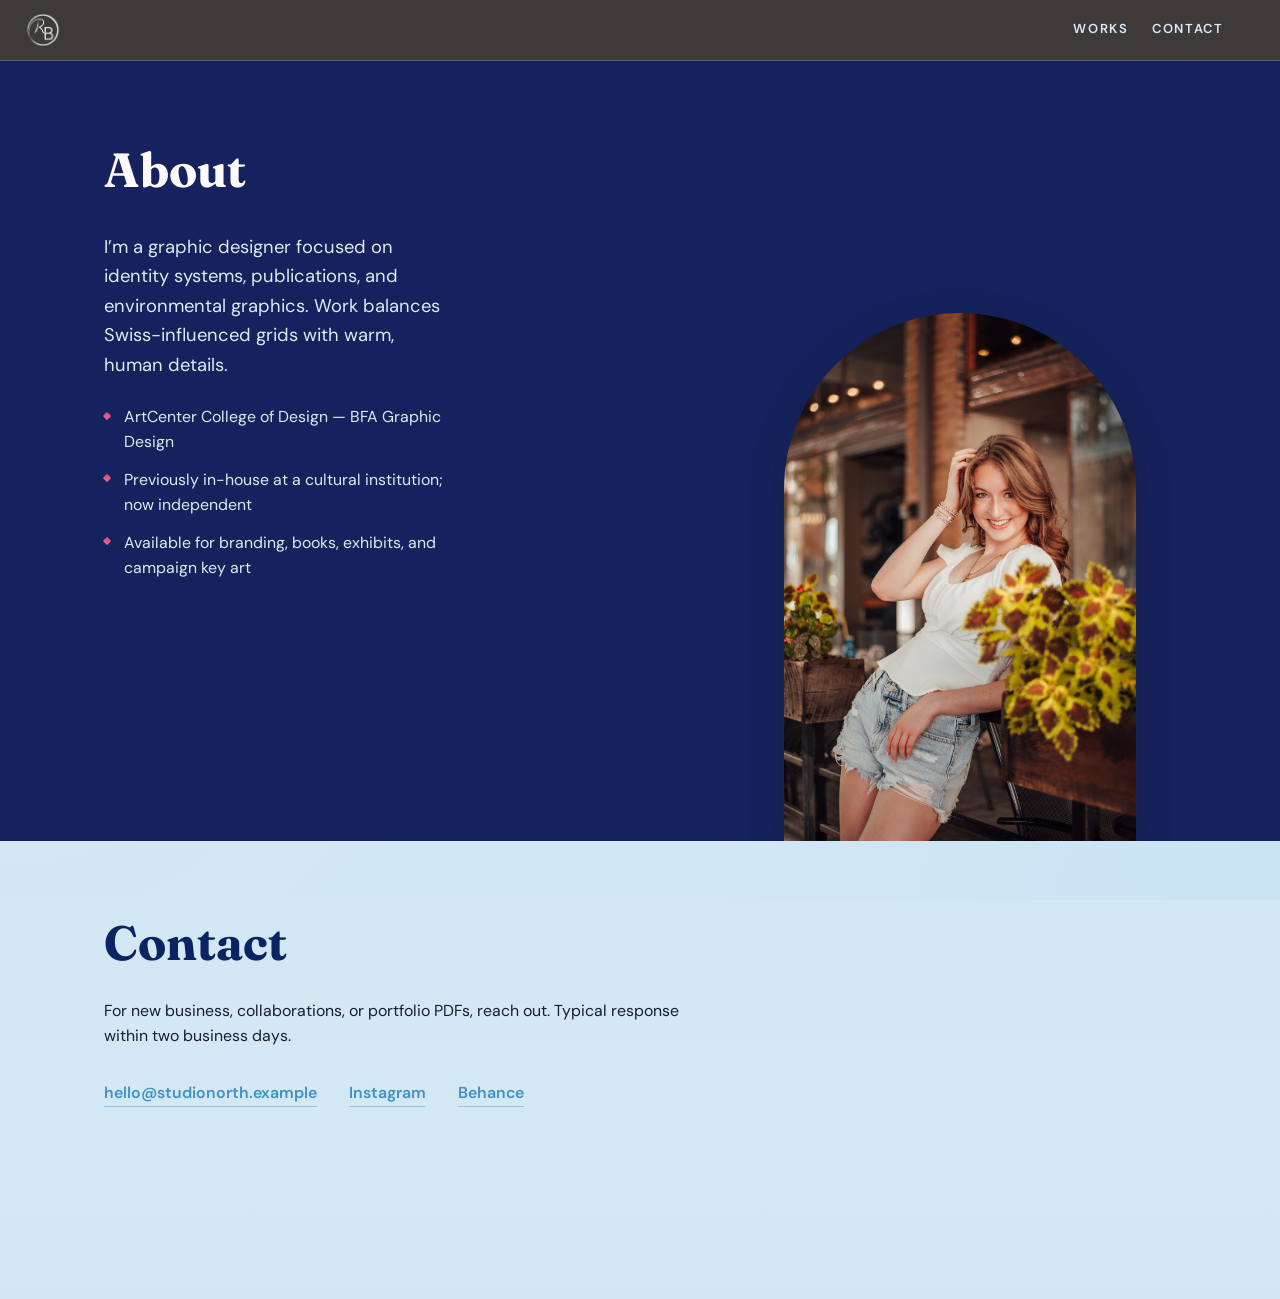
==== about.html @ 7f0d10a9 "update" ====
<!DOCTYPE html>
<html lang="en">
  <head>
    <meta charset="UTF-8" />
    <meta name="viewport" content="width=device-width, initial-scale=1.0" />
    <title>About &amp; Contact — Studio North</title>
    <link rel="icon" href="images/logo/LOGOMARK.png" type="image/png" />
    <link rel="apple-touch-icon" href="images/logo/LOGOMARK.png" />
    <link rel="preconnect" href="https://fonts.googleapis.com" />
    <link rel="preconnect" href="https://fonts.gstatic.com" crossorigin />
    <link
      href="https://fonts.googleapis.com/css2?family=DM+Sans:ital,opsz,wght@0,9..40,400;0,9..40,600;0,9..40,700;1,9..40,400&family=Fraunces:ital,opsz,wght@0,9..144,400;0,9..144,500;0,9..144,600;1,9..144,400&display=swap"
      rel="stylesheet"
    />
    <link rel="stylesheet" href="css/styles.css" />
    <script src="js/nav-reveal.js" defer></script>
    <noscript>
      <style>
        .site-nav {
          transform: none !important;
          pointer-events: auto !important;
        }
      </style>
    </noscript>
  </head>
  <body class="page-about-contact">
    <nav class="site-nav" aria-label="Primary">
      <a class="site-nav__brand" href="index.html#works-strips">
        <img src="images/logo/LOGOMARK.png" alt="Studio North" width="72" height="72" decoding="async" />
      </a>
      <div class="site-nav__links">
        <a href="index.html#works-strips">Works</a>
        <a href="about.html#about">Contact</a>
      </div>
    </nav>

    <section id="about" aria-labelledby="about-heading">
      <div class="section-inner">
        <h2 id="about-heading">About</h2>
        <div class="about-layout">
          <div class="about-copy">
            <p class="lead">
              I’m a graphic designer focused on identity systems, publications, and environmental
              graphics. Work balances Swiss-influenced grids with warm, human details.
            </p>
            <ul>
              <li>ArtCenter College of Design — BFA Graphic Design</li>
              <li>Previously in-house at a cultural institution; now independent</li>
              <li>Available for branding, books, exhibits, and campaign key art</li>
            </ul>
          </div>
          <figure class="about-designer-figure">
            <img
              class="about-designer-image"
              src="images/logo/Me-05.png"
              alt="Portrait of the designer"
              width="2403"
              height="3600"
              decoding="async"
              loading="lazy"
            />
          </figure>
        </div>
      </div>
    </section>

    <section id="contact" aria-labelledby="contact-heading">
      <div class="section-inner">
        <h2 id="contact-heading">Contact</h2>
        <p>
          For new business, collaborations, or portfolio PDFs, reach out. Typical response
          within two business days.
        </p>
        <div class="contact-links">
          <a href="mailto:hello@studionorth.example">hello@studionorth.example</a>
          <a href="https://instagram.com" rel="noopener noreferrer">Instagram</a>
          <a href="https://behance.net" rel="noopener noreferrer">Behance</a>
        </div>
      </div>
    </section>
  </body>
</html>
---- css/styles.css ----
/* Graphic designer portfolio — responsive layout & trapezoid works strips */

:root {
  /* Brand palette: navy · sky · light blues · off-white · magenta · charcoal */
  --navy: #0a2463;
  --sky: #3e92cc;
  --sky-light: #6eb0dc;
  --sky-lighter: #a3cfe9;
  --sky-pale: #dcecf7;
  --sky-mist: #eef6fc;
  --cream: #fffaff;
  --magenta: #d8315b;
  --pink-rose: #e0456f;
  --pink-light: #eb6b8f;
  --pink-lighter: #f4a3b8;
  --pink-pale: #fcd8e2;
  --pink-mist: #fff5f8;
  --charcoal: #1e1b18;
  --bg: var(--charcoal);
  --surface: var(--navy);
  --text: var(--cream);
  --text-muted: color-mix(in srgb, var(--cream) 62%, var(--sky-lighter) 38%);
  --accent: var(--sky);
  --accent-soft: color-mix(in srgb, var(--sky) 78%, var(--charcoal));
  --accent-pink: var(--magenta);
  --tone-deep: var(--charcoal);
  --tone-mid: var(--navy);
  /* Hero + Works section fill: deep saturated blue (not the old pale sky wash). */
  --hero-works-surface: color-mix(in srgb, var(--navy) 58%, var(--sky) 42%);
  /* #about (and #works lower half) solid fill */
  --about-bg: #15225d;
  /* Slightly below 4rem so nav + layout match a typical local window vs wide fullscreen on gh-pages */
  --nav-h: 3.75rem;
  --strip-angle: 8deg;
  --strip-tan: tan(var(--strip-angle));
  --strip-h: 50vh;
  --strip-offset: calc(100vw * var(--strip-tan));
  font-family: "DM Sans", system-ui, sans-serif;
}

*,
*::before,
*::after {
  box-sizing: border-box;
}

html {
  scroll-behavior: smooth;
  scroll-padding-top: var(--nav-h);
  overflow-x: hidden;
  max-width: 100%;
  background-color: color-mix(in srgb, var(--sky-pale) 64%, var(--sky-lighter) 36%);
  /* Avoid mobile browsers inflating type vs desktop devtools / local file preview */
  -webkit-text-size-adjust: 100%;
  text-size-adjust: 100%;
}

body {
  margin: 0;
  overflow-x: hidden;
  max-width: 100%;
  background-color: color-mix(
    in srgb,
    color-mix(in srgb, var(--sky-pale) 68%, var(--sky-lighter) 32%) 78%,
    var(--sky-mist) 22%
  );
  background-image:
    radial-gradient(ellipse 120% 80% at 50% 0%, color-mix(in srgb, var(--sky-light) 16%, transparent), transparent 55%),
    radial-gradient(ellipse 90% 70% at 100% 100%, color-mix(in srgb, var(--sky-lighter) 20%, transparent), transparent 50%),
    radial-gradient(ellipse 70% 60% at 0% 85%, color-mix(in srgb, var(--pink-pale) 10%, transparent), transparent 45%);
  background-attachment: fixed;
  color: var(--charcoal);
  line-height: 1.6;
  /* Tighter clamp + lower vw: wide-viewport GitHub Pages matched narrower local window */
  font-size: clamp(0.9375rem, 0.88rem + 0.14vw, 1.05rem);
}

/* ——— Nav tabs ——— */
.site-nav {
  position: fixed;
  top: 0;
  left: 0;
  right: 0;
  z-index: 1000;
  display: flex;
  flex-wrap: wrap;
  align-items: center;
  justify-content: space-between;
  gap: 0.75rem 1.25rem;
  min-height: var(--nav-h);
  padding: 0.75rem clamp(1rem, 3vw, 1.5rem);
  background: color-mix(
    in srgb,
    var(--bg) 84%,
    color-mix(in srgb, var(--sky) 7%, color-mix(in srgb, var(--pink-pale) 55%, var(--sky-pale)))
  );
  backdrop-filter: blur(12px);
  border-bottom: 1px solid color-mix(in srgb, color-mix(in srgb, var(--sky-lighter) 55%, var(--pink-lighter)) 28%, transparent);
  transform: translateY(-100%);
  transition: transform 0.45s cubic-bezier(0.22, 1, 0.36, 1);
  pointer-events: none;
}

.site-nav.site-nav--revealed {
  transform: translateY(0);
  pointer-events: auto;
}

@media (prefers-reduced-motion: reduce) {
  .site-nav {
    transition-duration: 0.01ms;
  }
}

.site-nav__brand {
  display: flex;
  align-items: center;
  flex-shrink: 0;
  line-height: 0;
  text-decoration: none;
}

.site-nav__brand img {
  display: block;
  height: clamp(1.75rem, 4vw, 2.25rem);
  width: auto;
  max-width: 160px;
  object-fit: contain;
  /* Render logomark as white on the dark nav bar */
  filter: brightness(0) invert(1);
}

.site-nav__brand:focus-visible {
  outline: 2px solid var(--accent);
  outline-offset: 4px;
  border-radius: 2px;
}

.site-nav__links {
  display: flex;
  flex-wrap: wrap;
  align-items: center;
  justify-content: flex-end;
  gap: 0.25rem 1.5rem;
  margin-inline-end: 2.05rem;
}

.site-nav__links a {
  color: var(--text-muted);
  text-decoration: none;
  font-size: 0.8125rem;
  font-weight: 600;
  letter-spacing: 0.12em;
  text-transform: uppercase;
  padding: 0.35em 0;
  border-bottom: 2px solid transparent;
  transition: color 0.2s, border-color 0.2s;
}

.site-nav__links a:hover {
  color: var(--pink-light);
  outline: none;
}

.site-nav__links a:focus-visible {
  color: var(--accent);
  outline: none;
  border-bottom-color: var(--pink-rose);
}

/* ——— Sections ——— */
section {
  position: relative;
}

.section-inner {
  max-width: 72rem;
  margin: 0 auto;
  padding: clamp(2rem, 5vw, 4rem) clamp(1.25rem, 4vw, 2.5rem);
}

/* ——— Works ——— */
#works {
  position: relative;
  isolation: isolate;
  width: 100%;
  max-width: 100%;
  /* Clear fixed .site-nav; small extra gap so the first strip reads below the bar */
  padding: calc(var(--nav-h) + 0.5rem) 0 0;
  overflow: visible;
  box-sizing: border-box;
  background: var(--hero-works-surface);
}

/* About + Contact standalone page: clear fixed nav */
body.page-about-contact #about {
  padding-top: calc(var(--nav-h) + 0.5rem);
}

/*
 * Parallelogram strips (reference: stacked label rows): vertical left/right edges,
 * top & bottom parallel at --strip-angle to horizontal. Each box is strip-h tall on the left edge;
 * layout height includes strip-offset so the clip fits; negative margin interlocks with the next row.
 */
.works-strips {
  position: relative;
  z-index: 2;
  display: flex;
  flex-direction: column;
  gap: 0;
  overflow-x: clip;
}

.work-strip {
  position: relative;
  z-index: 0;
  width: 100%;
  max-width: 100%;
  height: calc(var(--strip-h) + var(--strip-offset));
  min-height: calc(280px + var(--strip-offset));
  /* Straight parallelogram; js/work-strip-wave.js upgrades to a subtle wave when supported. */
  clip-path: polygon(
    0 var(--strip-offset),
    100% 0,
    100% var(--strip-h),
    0 calc(var(--strip-offset) + var(--strip-h))
  );
  /* Pull next strip up so its top edge meets this strip’s bottom edge (same slant). */
  margin-bottom: calc(-1 * var(--strip-offset));
}

.work-strip:nth-child(1) {
  z-index: 1;
}
.work-strip:nth-child(2) {
  z-index: 2;
}
.work-strip:nth-child(3) {
  z-index: 3;
}
.work-strip:nth-child(4) {
  z-index: 4;
}
.work-strip:nth-child(5) {
  z-index: 5;
}

.work-strip:last-child {
  margin-bottom: 0;
}

.work-strip a {
  display: flex;
  align-items: center;
  justify-content: space-between;
  gap: 1.5rem;
  width: 100%;
  height: 100%;
  padding: clamp(1.5rem, 4vw, 3rem) clamp(1.25rem, 5vw, 4rem);
  text-decoration: none;
  color: inherit;
  background-color: var(--navy);
  background-repeat: no-repeat;
  background-position: center;
  background-size: cover;
  position: relative;
  filter: brightness(1.05);
  transition: filter 0.3s;
}

/* Placeholder art per strip (swap paths for real project hero shots) */
.work-strip--1 a {
  background-image: url("../images/spreads/HHC-01.png");
  background-size: 101% auto;
  background-position: center;
}

.work-strip--1 a:hover,
.work-strip--1 a:focus-visible {
  background-image: url("../videos/HCC.gif");
  background-size: 101% auto;
  background-position: center;
}

.work-strip--2 a {
  background-image: url("../images/spreads/STRINGS.png");
  background-size: 101% auto;
  background-position: center;
}

.work-strip--3 a {
  background-image: url("../images/spreads/CR8DIG.png");
  background-size: 101% auto;
  background-position: center;
}

.work-strip--4 a {
  background-image: url("../images/spreads/CHERRY.png");
  background-size: 101% auto;
  background-position: center;
}

.work-strip--5 a {
  background-image: url("../images/spreads/DELIGHT.png");
  background-size: 101% auto;
  background-position: center;
}

.work-strip a:hover,
.work-strip a:focus-visible {
  filter: brightness(1);
}

.work-strip a:focus-visible {
  outline: 2px solid var(--pink-rose);
  outline-offset: -4px;
  z-index: 1;
}

.work-strip__content {
  position: relative;
  z-index: 1;
  max-width: min(32rem, 85%);
}

.work-strip__index {
  font-size: 0.7rem;
  letter-spacing: 0.2em;
  color: var(--accent);
  margin-bottom: 0.35rem;
}

.work-strip:nth-child(even) .work-strip__index {
  color: var(--pink-light);
}

.work-strip__title {
  font-family: "Fraunces", Georgia, serif;
  font-size: clamp(1.5rem, 4vw, 2.5rem);
  margin: 0 0 0.5rem;
  line-height: 1.15;
}

.work-strip__meta {
  font-size: 0.9rem;
  color: var(--text-muted);
  margin: 0;
}

.work-strip__arrow {
  position: relative;
  z-index: 1;
  flex-shrink: 0;
  width: 2.5rem;
  height: 2.5rem;
  border: 1px solid color-mix(in srgb, var(--accent) 65%, var(--pink-light));
  border-radius: 50%;
  display: grid;
  place-items: center;
  font-size: 1.1rem;
  color: color-mix(in srgb, var(--accent) 55%, var(--pink-lighter));
  background: color-mix(in srgb, var(--pink-rose) 12%, color-mix(in srgb, var(--accent) 10%, transparent));
  transition: border-color 0.2s, background 0.2s, color 0.2s;
}

.work-strip:nth-child(even) .work-strip__arrow {
  border-color: color-mix(in srgb, var(--pink-light) 75%, var(--accent));
  color: var(--pink-lighter);
  background: color-mix(in srgb, var(--pink-light) 14%, transparent);
}

.work-strip a:hover .work-strip__arrow,
.work-strip a:focus-visible .work-strip__arrow {
  border-color: color-mix(in srgb, var(--text) 35%, transparent);
  background: transparent;
  color: var(--text-muted);
}

.work-strip__content,
.work-strip__arrow {
  opacity: 0;
  pointer-events: none;
}

/* ——— About ——— */
#about {
  background: var(--about-bg);
  position: relative;
  overflow: hidden;
}

#about .section-inner {
  position: relative;
  padding-bottom: 0;
}

#about h2 {
  font-family: "Fraunces", Georgia, serif;
  font-size: clamp(2rem, 5vw, 3rem);
  margin: 0 0 1.5rem;
  color: var(--text);
}

.about-layout {
  position: relative;
  min-height: clamp(24rem, 52vw, 38rem);
}

.about-copy {
  min-width: 0;
  max-width: 48rem;
  padding-right: min(26rem, 44vw);
  padding-bottom: clamp(2rem, 5vw, 4rem);
}

.about-designer-figure {
  margin: 0;
  position: absolute;
  right: clamp(1.25rem, 4vw, 2.5rem);
  bottom: 0;
  width: min(22rem, 42vw);
  max-width: 100%;
  /* Circular arch top */
  border-radius: 9999px 9999px 10px 10px;
  overflow: hidden;
  box-shadow: 0 12px 36px color-mix(in srgb, var(--charcoal) 24%, transparent);
}

.about-designer-image {
  display: block;
  width: 100%;
  height: auto;
  margin: 0;
}

#about .lead {
  font-size: 1.15rem;
  color: var(--text-muted);
  max-width: 40rem;
  margin: 0 0 1.5rem;
}

#about ul {
  margin: 0;
  padding: 0;
  list-style: none;
  display: grid;
  gap: 0.75rem;
  max-width: 32rem;
}

@media (max-width: 52rem) {
  .about-layout {
    min-height: 0;
  }

  .about-copy {
    padding-right: 0;
  }

  .about-designer-figure {
    position: relative;
    right: auto;
    bottom: auto;
    width: min(15rem, 62vw);
    margin-top: 1rem;
  }
}

#about li {
  padding-left: 1.25rem;
  position: relative;
  color: var(--text-muted);
}

#about li::before {
  content: "";
  position: absolute;
  left: 0;
  top: 0.55em;
  width: 6px;
  height: 6px;
  background: linear-gradient(135deg, var(--pink-rose), var(--pink-light));
  border-radius: 1px;
  transform: rotate(45deg);
}

/* ——— Contact ——— */
#contact {
  padding-bottom: clamp(4rem, 12vw, 8rem);
  background: linear-gradient(
    180deg,
    transparent 0%,
    color-mix(in srgb, var(--pink-mist) 7%, transparent) 75%,
    color-mix(in srgb, var(--pink-pale) 5%, transparent) 100%
  );
}

#contact h2 {
  font-family: "Fraunces", Georgia, serif;
  font-size: clamp(2rem, 5vw, 3rem);
  margin: 0 0 1rem;
  color: var(--navy);
}

#contact p {
  color: color-mix(in srgb, var(--charcoal) 70%, var(--navy) 30%);
  max-width: 36rem;
  margin: 0 0 2rem;
}

.contact-links {
  display: flex;
  flex-wrap: wrap;
  gap: 1rem 2rem;
}

.contact-links a {
  color: var(--accent);
  font-weight: 600;
  text-decoration: none;
  border-bottom: 1px solid color-mix(in srgb, var(--accent) 40%, transparent);
  transition: color 0.2s, border-color 0.2s;
}

.contact-links a:hover {
  color: var(--pink-rose);
  border-bottom-color: color-mix(in srgb, var(--pink-light) 50%, transparent);
}

/* ——— Project detail pages ——— */
.project-page {
  min-height: 100vh;
  padding: calc(var(--nav-h) + 2rem) clamp(1.25rem, 4vw, 2.5rem) 4rem;
  max-width: 52rem;
  margin: 0 auto;
}

.project-back {
  display: inline-flex;
  align-items: center;
  gap: 0.5rem;
  color: color-mix(in srgb, var(--charcoal) 72%, var(--navy) 28%);
  text-decoration: none;
  font-size: 0.875rem;
  font-weight: 600;
  letter-spacing: 0.06em;
  text-transform: uppercase;
  margin-bottom: 2rem;
  transition: color 0.2s;
}

.project-back:hover {
  color: var(--magenta);
}

.project-page h1 {
  font-family: "Fraunces", Georgia, serif;
  font-size: clamp(2rem, 5vw, 3.25rem);
  margin: 0 0 0.5rem;
  line-height: 1.15;
  color: var(--navy);
}

.project-page .project-meta {
  color: color-mix(in srgb, var(--charcoal) 68%, var(--navy) 32%);
  font-size: 0.95rem;
  margin: 0 0 2rem;
}

.project-hero {
  width: 100%;
  aspect-ratio: 16 / 9;
  background: var(--surface);
  background-size: cover;
  background-position: center;
  border-radius: 4px;
  margin-bottom: 2rem;
  box-shadow:
    0 0 0 1px color-mix(in srgb, var(--pink-pale) 35%, transparent),
    0 12px 40px color-mix(in srgb, var(--pink-rose) 8%, transparent);
}

.project-page .body-text {
  color: color-mix(in srgb, var(--charcoal) 68%, var(--navy) 32%);
}

.project-page .body-text p {
  margin: 0 0 1.25rem;
}

.project-page .body-text h2 {
  font-family: "Fraunces", Georgia, serif;
  font-size: 1.35rem;
  color: var(--navy);
  margin: 2rem 0 0.75rem;
}

.project-page--gallery {
  max-width: min(96vw, 76rem);
}

.project-page--split {
  max-width: min(98vw, 92rem);
  --delight-text-panel-w: min(26rem, 40vw);
}

.project-split {
  display: grid;
  grid-template-columns: 1fr;
  gap: clamp(1.75rem, 4vw, 2.75rem);
  align-items: start;
  margin-top: 1rem;
}

@media (min-width: 56rem) {
  .project-page.project-page--split {
    max-width: none;
    width: 100%;
    margin: 0;
    padding-left: clamp(1.25rem, 4vw, 2.5rem);
    padding-right: var(--delight-text-panel-w);
    padding-top: calc(var(--nav-h) + 2rem);
    padding-bottom: 4rem;
    box-sizing: border-box;
  }

  .project-split {
    display: block;
    margin-top: 1rem;
  }

  .project-split__images {
    min-width: 0;
    width: 100%;
    max-width: 72rem;
  }

  .project-split__text {
    position: fixed;
    top: var(--nav-h);
    right: 0;
    bottom: 0;
    left: auto;
    width: var(--delight-text-panel-w);
    height: auto;
    margin: 0;
    border-radius: 0;
    overflow-y: auto;
    overflow-x: hidden;
    z-index: 50;
    -webkit-overflow-scrolling: touch;
    padding-top: clamp(0.45rem, 1.35vw, 0.85rem);
    padding-inline: clamp(1.25rem, 3vw, 2rem);
    padding-bottom: max(2rem, env(safe-area-inset-bottom, 0px));
    box-shadow: -12px 0 40px color-mix(in srgb, var(--navy) 22%, transparent);
  }
}

.project-split__images {
  min-width: 0;
}

.project-split__text {
  background: #fff;
  color: var(--charcoal);
}

@media (max-width: 55.99rem) {
  .project-split__text {
    position: relative;
    width: auto;
    order: -1;
    padding-top: clamp(0.5rem, 1.5vw, 1rem);
    padding-inline: clamp(1.25rem, 3vw, 2rem);
    padding-bottom: clamp(1.25rem, 3vw, 2rem);
    border-radius: 8px;
    overflow: visible;
    box-shadow:
      0 0 0 1px color-mix(in srgb, var(--sky-lighter) 28%, transparent),
      0 10px 36px color-mix(in srgb, var(--navy) 12%, transparent);
  }

  .project-split__images {
    order: 1;
  }
}

.project-split__text h1 {
  color: var(--navy);
}

/*
 * Wordmark title: must override .project-page h1 typography.
 * Do not use font-size: 0 on the heading — it can collapse <img> sizing in some browsers.
 */
.project-page.project-page--split .project-split__text h1.project-split__wordmark {
  margin: -0.35rem 0 1rem;
  padding: 0;
  font-family: inherit;
  font-size: inherit;
  font-weight: inherit;
  line-height: normal;
}

/* HHC + Tomato: slight extra padding above the wordmark panel (set on <body>) */
body.project-wordmark-head-space .project-split__text {
  padding-top: clamp(0.7rem, 1.9vw, 1.2rem);
}

.project-split__text .project-split__wordmark-img {
  display: block;
  width: 100%;
  max-width: 100%;
  height: auto;
  object-fit: contain;
  object-position: left top;
}

.project-split__text .project-meta {
  color: color-mix(in srgb, var(--charcoal) 72%, var(--navy) 28%);
}

.project-split__text .project-gallery__hint {
  color: color-mix(in srgb, var(--charcoal) 76%, transparent);
}

.project-split__text .project-gallery__hint code {
  color: var(--navy);
  background: color-mix(in srgb, var(--sky-pale) 55%, var(--cream));
  padding: 0.12em 0.4em;
  border-radius: 4px;
}

.project-split__text .project-gallery__hint-key {
  color: var(--magenta);
}

.project-split__text .project-page__intro {
  margin-bottom: 0;
}

.project-page__intro {
  margin-bottom: 0.5rem;
}

.project-site-embed {
  margin-top: clamp(1.25rem, 3vw, 2rem);
  border-radius: 8px;
  overflow: hidden;
  border: 1px solid color-mix(in srgb, var(--sky-lighter) 40%, transparent);
  background: color-mix(in srgb, #fff 94%, var(--sky-pale));
}

.project-site-embed__header {
  display: flex;
  flex-wrap: wrap;
  align-items: center;
  justify-content: space-between;
  gap: 0.5rem 1rem;
  padding: 0.65rem 0.9rem;
  background: color-mix(in srgb, var(--sky-pale) 50%, var(--cream));
  border-bottom: 1px solid color-mix(in srgb, var(--sky-lighter) 32%, transparent);
}

.project-site-embed__title {
  margin: 0;
  font-size: 0.8125rem;
  font-weight: 700;
  letter-spacing: 0.12em;
  text-transform: uppercase;
  color: color-mix(in srgb, var(--charcoal) 78%, var(--navy) 22%);
}

.project-site-embed__open {
  font-size: 0.8125rem;
  font-weight: 700;
  letter-spacing: 0.06em;
  text-transform: uppercase;
  color: var(--sky);
  text-decoration: none;
  border-bottom: 1px solid color-mix(in srgb, var(--sky) 45%, transparent);
  transition: color 0.2s, border-color 0.2s;
}

.project-site-embed__open:hover {
  color: var(--magenta);
  border-bottom-color: color-mix(in srgb, var(--magenta) 45%, transparent);
}

.project-site-embed__frame-wrap {
  width: 100%;
  background: var(--cream);
}

.project-site-embed__frame {
  display: block;
  width: 100%;
  height: min(72vh, 880px);
  min-height: min(72vh, 880px);
  border: 0;
}

@media (max-width: 55.99rem) {
  .project-site-embed__frame {
    height: min(58vh, 640px);
    min-height: min(58vh, 640px);
  }
}

.project-embed-notice {
  margin: 0;
  padding: 0.65rem 0.9rem;
  font-size: 0.8125rem;
  line-height: 1.45;
  color: color-mix(in srgb, var(--charcoal) 88%, var(--navy) 12%);
  background: color-mix(in srgb, #fff7ed 92%, var(--cream));
  border-bottom: 1px solid color-mix(in srgb, var(--sky-lighter) 35%, transparent);
}

.project-embed-notice code {
  font-size: 0.88em;
  color: var(--navy);
}

.project-gallery {
  display: grid;
  grid-template-columns: repeat(2, minmax(0, 1fr));
  gap: clamp(0.75rem, 2vw, 1.25rem);
  align-items: start;
  margin: 0;
  padding: 0;
  list-style: none;
}

@media (min-width: 52rem) {
  .project-gallery {
    grid-template-columns: repeat(auto-fill, minmax(min(100%, 240px), 1fr));
  }
}

.project-gallery__hint {
  font-size: 0.9rem;
  color: var(--text-muted);
  margin: 1rem 0 0;
  max-width: 44rem;
  line-height: 1.5;
}

.project-gallery__hint code {
  font-size: 0.85em;
  color: color-mix(in srgb, var(--cream) 85%, var(--sky-light));
}

.project-gallery__hint-key {
  color: var(--pink-light);
  font-weight: 600;
}

.project-gallery__item {
  margin: 0;
  border-radius: 6px;
  overflow: hidden;
  background: transparent;
}

.project-gallery__item img {
  display: block;
  width: 100%;
  max-width: 100%;
  height: auto;
  vertical-align: middle;
  cursor: zoom-in;
}

.project-gallery__item--wide {
  grid-column: span 2;
}

.project-gallery__item--hero {
  grid-column: 1 / -1;
  position: relative;
  width: 100%;
  /* Wide band — taller viewport = less vertical crop (cover + fixed height). */
  height: min(62vh, 720px);
  overflow: hidden;
  border-radius: 6px;
}

.project-gallery__item--hero img {
  position: absolute;
  inset: 0;
  width: 100%;
  height: 100%;
  object-fit: cover;
  /* Slight downward bias: trims a bit more from the top than the bottom. */
  object-position: center 56%;
}

@media (max-width: 51.99rem) {
  .project-gallery__item--wide {
    grid-column: span 1;
  }

  .project-gallery__item--hero {
    height: min(56vh, 620px);
  }
}

/*
 * HHC first image: same scale as other gallery images (width 100%, height auto);
 * no clip — full asset visible. Hero still full grid width + eager load.
 */
#hhc-gallery .project-gallery__item--hero {
  height: auto;
  min-height: 0;
  /* Match .project-gallery__item — clip children to rounded corners */
  overflow: hidden;
  border-radius: 6px;
}

#hhc-gallery .project-gallery__item--hero img {
  position: relative;
  inset: auto;
  width: 100%;
  height: auto;
  max-width: 100%;
  display: block;
  object-fit: unset;
  object-position: unset;
}

@media (max-width: 51.99rem) {
  #hhc-gallery .project-gallery__item--hero {
    height: auto;
  }
}

/* Tomato: dark green stage behind the spread (no drop shadow). */
#tomato-gallery .project-gallery__item--hero {
  overflow: hidden;
  background: #0f2918;
  height: min(68vh, 800px);
}

#tomato-gallery .project-gallery__item--hero img {
  object-fit: contain;
  object-position: center;
  box-shadow: none;
  /* Larger spread inside fixed hero; clips slightly into green at edges */
  transform: scale(1.46);
  transform-origin: center center;
}

@media (max-width: 51.99rem) {
  #tomato-gallery .project-gallery__item--hero {
    height: min(60vh, 700px);
  }
}

/*
 * Strings: mosaic — tall lead at left; top-right + bottom-right quadrants
 * so the last two images sit in the former “blank” area.
 */
#strings-gallery.project-gallery--strings-mosaic {
  width: 100%;
  max-width: min(58rem, 100%);
  margin-inline: auto;
}

@media (min-width: 52rem) {
  .project-gallery--strings-mosaic {
    /* Wider lead column; right pair stays a balanced 2×2 */
    grid-template-columns: minmax(0, 1.65fr) minmax(0, 1fr) minmax(0, 1fr);
  }

  .project-gallery--strings-mosaic > .project-gallery__item:nth-child(1) {
    grid-column: 1;
    grid-row: 1 / span 2;
    align-self: stretch;
    display: flex;
    min-height: 0;
  }

  /* Fill the tall lead cell like the original mosaic layout. */
  .project-gallery--strings-mosaic > .project-gallery__item:nth-child(1) img {
    width: 100%;
    height: 100%;
    min-height: 0;
    object-fit: cover;
  }

  .project-gallery--strings-mosaic > .project-gallery__item:nth-child(2) {
    grid-column: 2;
    grid-row: 1;
  }

  .project-gallery--strings-mosaic > .project-gallery__item:nth-child(3) {
    grid-column: 3;
    grid-row: 1;
  }

  .project-gallery--strings-mosaic > .project-gallery__item:nth-child(4) {
    grid-column: 2;
    grid-row: 2;
  }

  .project-gallery--strings-mosaic > .project-gallery__item:nth-child(5) {
    grid-column: 3;
    grid-row: 2;
  }

  /* Override generic --wide span so placement above wins */
  .project-gallery--strings-mosaic > .project-gallery__item--wide:nth-child(1) {
    grid-column: 1;
    grid-row: 1 / span 2;
  }
}

@media (max-width: 51.99rem) {
  .project-gallery--strings-mosaic > .project-gallery__item:nth-child(n) {
    grid-column: auto;
    grid-row: auto;
  }

  .project-gallery--strings-mosaic > .project-gallery__item:nth-child(1) {
    display: block;
  }

  .project-gallery--strings-mosaic > .project-gallery__item:nth-child(1) img {
    width: 100%;
    height: auto;
    object-fit: unset;
  }
}

.project-downloads {
  border-top: 1px solid color-mix(in srgb, var(--sky-lighter) 22%, transparent);
  padding-top: 2rem;
  margin-top: 1rem;
}

.project-downloads__heading {
  font-family: "Fraunces", Georgia, serif;
  font-size: 1.25rem;
  margin: 0 0 1rem;
  color: var(--navy);
}

.project-downloads__list {
  margin: 0;
  padding-left: 1.25rem;
  color: color-mix(in srgb, var(--charcoal) 68%, var(--navy) 32%);
}

.project-downloads__list a {
  color: var(--accent-soft);
  text-decoration: underline;
  text-underline-offset: 3px;
}

.project-downloads__list a:hover {
  color: var(--pink-light);
}

/* ——— Gallery lightbox (project pages) ——— */
.gallery-lightbox {
  position: fixed;
  inset: 0;
  z-index: 10000;
  display: flex;
  align-items: center;
  justify-content: center;
  padding: max(0.75rem, env(safe-area-inset-top)) max(0.75rem, env(safe-area-inset-right))
    max(0.75rem, env(safe-area-inset-bottom)) max(0.75rem, env(safe-area-inset-left));
  box-sizing: border-box;
}

.gallery-lightbox[hidden] {
  display: none !important;
}

.gallery-lightbox__backdrop {
  position: absolute;
  inset: 0;
  /* Do not use opacity here — it breaks backdrop-filter in several browsers */
  background: color-mix(in srgb, var(--navy) 28%, color-mix(in srgb, var(--charcoal) 65%, transparent));
  backdrop-filter: blur(22px) saturate(1.08);
  -webkit-backdrop-filter: blur(22px) saturate(1.08);
  transform: translateZ(0);
}

.gallery-lightbox__stage {
  position: relative;
  z-index: 1;
  display: flex;
  align-items: center;
  justify-content: center;
  max-width: min(96vw, 1600px);
  max-height: 90vh;
  pointer-events: none;
}

.gallery-lightbox__img {
  max-width: min(96vw, 1600px);
  max-height: 88vh;
  width: auto;
  height: auto;
  object-fit: contain;
  border-radius: 6px;
  box-shadow:
    0 4px 24px color-mix(in srgb, var(--charcoal) 35%, transparent),
    0 0 0 1px color-mix(in srgb, var(--cream) 18%, transparent);
  pointer-events: auto;
}

.gallery-lightbox__close {
  position: fixed;
  top: max(0.75rem, env(safe-area-inset-top));
  right: max(0.75rem, env(safe-area-inset-right));
  z-index: 2;
  width: 3.125rem;
  height: 3.125rem;
  padding: 0;
  border-radius: 999px;
  border: 1px solid color-mix(in srgb, var(--cream) 28%, transparent);
  font-family: "DM Sans", system-ui, sans-serif;
  font-size: 1.35rem;
  line-height: 1;
  font-weight: 600;
  letter-spacing: 0;
  color: var(--cream);
  background: color-mix(in srgb, var(--charcoal) 52%, transparent);
  backdrop-filter: blur(10px);
  -webkit-backdrop-filter: blur(10px);
  box-shadow:
    0 6px 28px color-mix(in srgb, var(--charcoal) 38%, transparent),
    inset 0 1px 0 color-mix(in srgb, var(--cream) 14%, transparent);
  cursor: pointer;
  transition:
    transform 0.2s cubic-bezier(0.22, 1, 0.36, 1),
    background 0.2s,
    border-color 0.2s,
    box-shadow 0.2s,
    color 0.2s;
}

.gallery-lightbox__close:hover {
  transform: scale(1.05);
  background: color-mix(in srgb, var(--magenta) 72%, var(--charcoal));
  border-color: color-mix(in srgb, var(--pink-light) 42%, transparent);
  box-shadow:
    0 8px 32px color-mix(in srgb, var(--magenta) 22%, transparent),
    inset 0 1px 0 color-mix(in srgb, var(--cream) 18%, transparent);
  color: var(--cream);
}

.gallery-lightbox__close:active {
  transform: scale(0.97);
}

.gallery-lightbox__close:focus-visible {
  outline: 2px solid var(--accent);
  outline-offset: 3px;
}

.gallery-lightbox__nav {
  position: fixed;
  top: 50%;
  z-index: 2;
  transform: translateY(-50%);
  width: 3.25rem;
  height: 3.25rem;
  padding: 0;
  border-radius: 999px;
  border: 1px solid color-mix(in srgb, var(--cream) 22%, transparent);
  font-family: "DM Sans", system-ui, sans-serif;
  font-size: 1.45rem;
  line-height: 1;
  font-weight: 700;
  color: var(--cream);
  background: color-mix(in srgb, var(--charcoal) 48%, transparent);
  backdrop-filter: blur(10px);
  -webkit-backdrop-filter: blur(10px);
  box-shadow:
    0 6px 28px color-mix(in srgb, var(--charcoal) 35%, transparent),
    inset 0 1px 0 color-mix(in srgb, var(--cream) 12%, transparent);
  cursor: pointer;
  transition:
    transform 0.2s cubic-bezier(0.22, 1, 0.36, 1),
    background 0.2s,
    border-color 0.2s,
    box-shadow 0.2s;
  display: flex;
  align-items: center;
  justify-content: center;
}

.gallery-lightbox__nav:hover {
  transform: translateY(-50%) scale(1.06);
  background: color-mix(in srgb, var(--sky) 42%, var(--navy));
  border-color: color-mix(in srgb, var(--sky-lighter) 45%, transparent);
  box-shadow:
    0 8px 32px color-mix(in srgb, var(--sky) 18%, transparent),
    inset 0 1px 0 color-mix(in srgb, var(--cream) 16%, transparent);
}

.gallery-lightbox__nav:active {
  transform: translateY(-50%) scale(0.96);
}

.gallery-lightbox__nav:focus-visible {
  outline: 2px solid var(--accent);
  outline-offset: 3px;
}

.gallery-lightbox__nav--prev {
  left: max(0.6rem, env(safe-area-inset-left));
}

.gallery-lightbox__nav--next {
  right: max(0.6rem, env(safe-area-inset-right));
}

.gallery-lightbox__nav-inner {
  display: flex;
  align-items: center;
  justify-content: center;
  margin-top: 0.06em;
  opacity: 0.96;
}

@media (max-width: 40rem) {
  .gallery-lightbox__nav {
    width: 2.875rem;
    height: 2.875rem;
    font-size: 1.3rem;
  }

  .gallery-lightbox__close {
    width: 2.875rem;
    height: 2.875rem;
    font-size: 1.2rem;
  }
}

@media (prefers-reduced-motion: reduce) {
  .gallery-lightbox__close,
  .gallery-lightbox__nav {
    transition-duration: 0.01ms;
  }

  .gallery-lightbox__close:hover,
  .gallery-lightbox__close:active,
  .gallery-lightbox__nav:hover,
  .gallery-lightbox__nav:active {
    transform: none;
  }

  .gallery-lightbox__nav:hover {
    transform: translateY(-50%);
  }
}
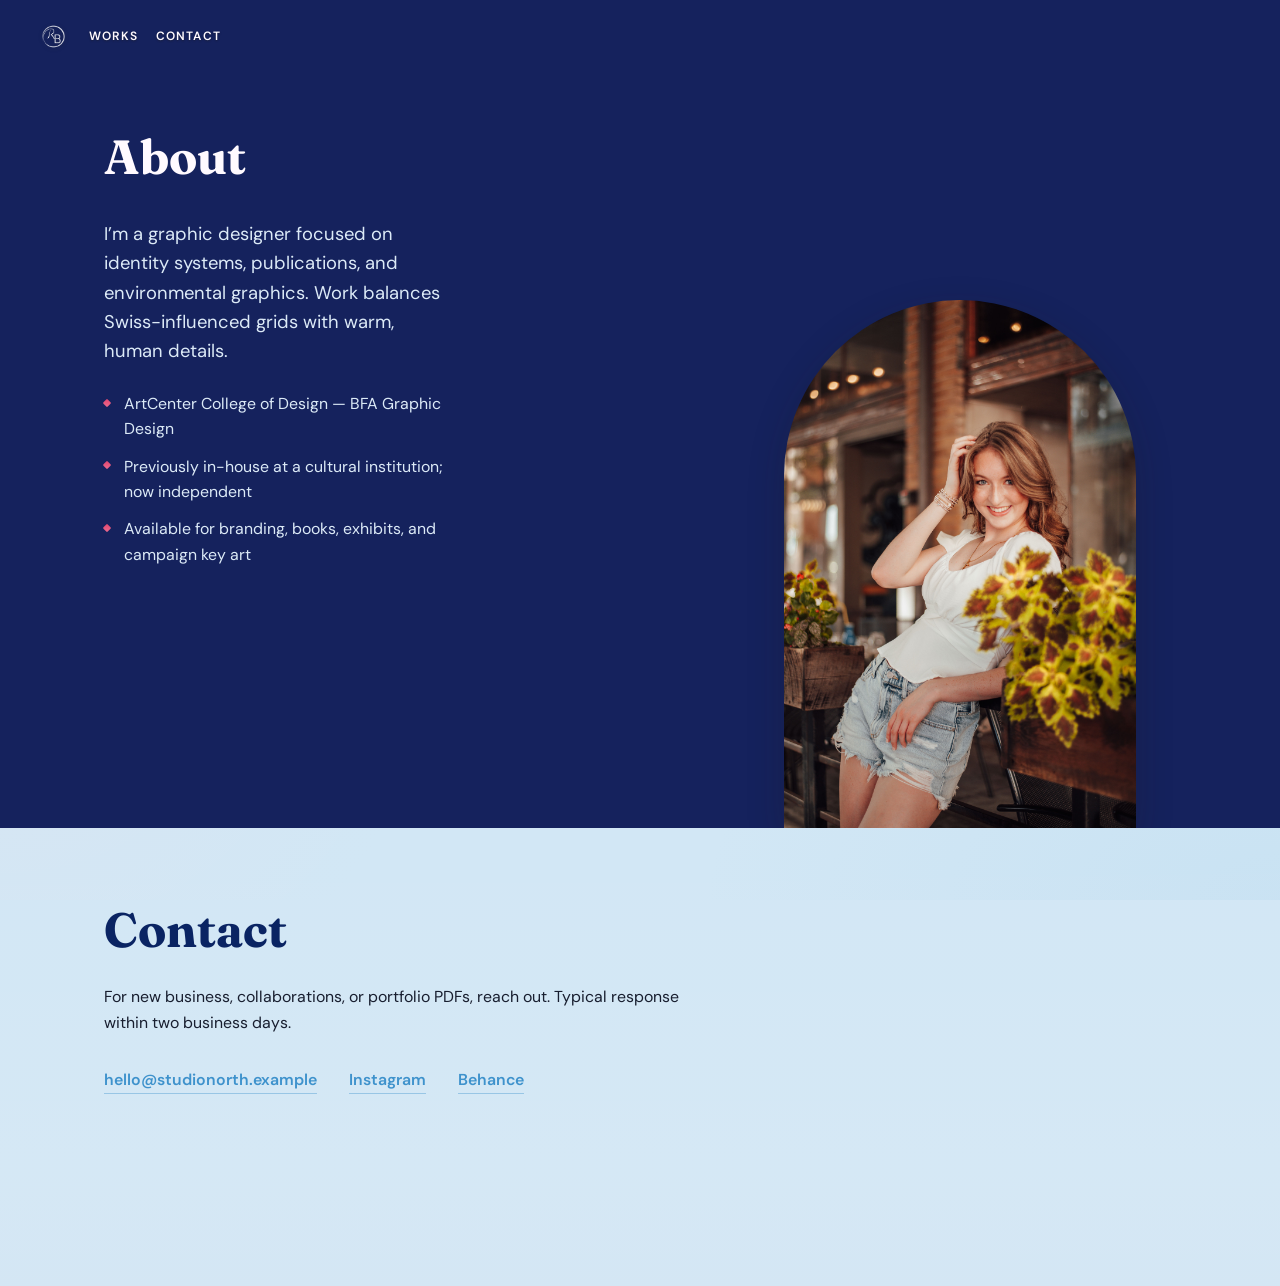
==== commit 6b5091c2: "update" ====
--- a/about.html
+++ b/about.html
@@ -13,28 +13,18 @@
       rel="stylesheet"
     />
     <link rel="stylesheet" href="css/styles.css" />
-    <script src="js/nav-reveal.js" defer></script>
-    <noscript>
-      <style>
-        .site-nav {
-          transform: none !important;
-          pointer-events: auto !important;
-        }
-      </style>
-    </noscript>
   </head>
   <body class="page-about-contact">
-    <nav class="site-nav" aria-label="Primary">
-      <a class="site-nav__brand" href="index.html#works-strips">
-        <img src="images/logo/LOGOMARK.png" alt="Studio North" width="72" height="72" decoding="async" />
-      </a>
-      <div class="site-nav__links">
-        <a href="index.html#works-strips">Works</a>
-        <a href="about.html#about">Contact</a>
-      </div>
-    </nav>
-
     <section id="about" aria-labelledby="about-heading">
+      <header class="site-inline-nav" aria-label="Site">
+        <a class="site-inline-nav__brand" href="index.html#works-strips">
+          <img src="images/logo/LOGOMARK.png" alt="Studio North" width="72" height="72" decoding="async" />
+        </a>
+        <nav class="site-inline-nav__links" aria-label="Primary">
+          <a href="index.html#works-strips">Works</a>
+          <a href="about.html#about">Contact</a>
+        </nav>
+      </header>
       <div class="section-inner">
         <h2 id="about-heading">About</h2>
         <div class="about-layout">
--- a/css/styles.css
+++ b/css/styles.css
@@ -25,12 +25,26 @@
   --accent-pink: var(--magenta);
   --tone-deep: var(--charcoal);
   --tone-mid: var(--navy);
-  /* Hero + Works section fill: deep saturated blue (not the old pale sky wash). */
+  /* Legacy name: was saturated blue behind works; #works now uses --works-strip-backdrop. */
   --hero-works-surface: color-mix(in srgb, var(--navy) 58%, var(--sky) 42%);
+  /* Wash behind work-strip “boxes” — saturated blue (sky chroma + depth) */
+  --works-strip-backdrop: color-mix(in srgb, var(--navy) 36%, var(--sky-lighter) 64%);
   /* #about (and #works lower half) solid fill */
   --about-bg: #15225d;
   /* Slightly below 4rem so nav + layout match a typical local window vs wide fullscreen on gh-pages */
-  --nav-h: 3.75rem;
+  --nav-h: 2.65rem;
+  /* Logo + Works + Contact: same viewport inset on every page */
+  --site-inline-gutter-x: clamp(1.25rem, 4vw, 2.5rem);
+  /* Match sticky .site-inline-nav height so #works-strips / in-page anchors aren’t tucked under the row */
+  --site-inline-scroll-pad: max(
+    4.25rem,
+    calc(
+      max(1.5rem, 0.85rem + env(safe-area-inset-top, 0px))
+      + clamp(1.28rem, 2.85vw, 1.58rem)
+      + max(0.35rem, env(safe-area-inset-bottom, 0px))
+      + 1rem
+    )
+  );
   --strip-angle: 8deg;
   --strip-tan: tan(var(--strip-angle));
   --strip-h: 50vh;
@@ -46,7 +60,7 @@
 
 html {
   scroll-behavior: smooth;
-  scroll-padding-top: var(--nav-h);
+  scroll-padding-top: var(--site-inline-scroll-pad);
   overflow-x: hidden;
   max-width: 100%;
   background-color: color-mix(in srgb, var(--sky-pale) 64%, var(--sky-lighter) 36%);
@@ -86,16 +100,14 @@
   flex-wrap: wrap;
   align-items: center;
   justify-content: space-between;
-  gap: 0.75rem 1.25rem;
+  gap: 0.35rem 0.75rem;
   min-height: var(--nav-h);
-  padding: 0.75rem clamp(1rem, 3vw, 1.5rem);
-  background: color-mix(
-    in srgb,
-    var(--bg) 84%,
-    color-mix(in srgb, var(--sky) 7%, color-mix(in srgb, var(--pink-pale) 55%, var(--sky-pale)))
-  );
+  padding: 0.25rem clamp(0.6rem, 2vw, 1rem);
+  line-height: 1;
+  background: var(--navy);
   backdrop-filter: blur(12px);
-  border-bottom: 1px solid color-mix(in srgb, color-mix(in srgb, var(--sky-lighter) 55%, var(--pink-lighter)) 28%, transparent);
+  border-bottom: 1px solid color-mix(in srgb, var(--sky) 22%, transparent);
+  box-shadow: 0 3px 14px color-mix(in srgb, var(--charcoal) 22%, transparent);
   transform: translateY(-100%);
   transition: transform 0.45s cubic-bezier(0.22, 1, 0.36, 1);
   pointer-events: none;
@@ -115,6 +127,7 @@
 .site-nav__brand {
   display: flex;
   align-items: center;
+  align-self: stretch;
   flex-shrink: 0;
   line-height: 0;
   text-decoration: none;
@@ -122,9 +135,9 @@
 
 .site-nav__brand img {
   display: block;
-  height: clamp(1.75rem, 4vw, 2.25rem);
+  height: clamp(1.1rem, 2.4vw, 1.35rem);
   width: auto;
-  max-width: 160px;
+  max-width: 120px;
   object-fit: contain;
   /* Render logomark as white on the dark nav bar */
   filter: brightness(0) invert(1);
@@ -141,18 +154,23 @@
   flex-wrap: wrap;
   align-items: center;
   justify-content: flex-end;
-  gap: 0.25rem 1.5rem;
-  margin-inline-end: 2.05rem;
+  align-self: stretch;
+  gap: 0.15rem 0.85rem;
+  margin-inline-end: 1rem;
 }
 
 .site-nav__links a {
   color: var(--text-muted);
   text-decoration: none;
-  font-size: 0.8125rem;
+  font-size: 0.6875rem;
   font-weight: 600;
-  letter-spacing: 0.12em;
+  letter-spacing: 0.1em;
   text-transform: uppercase;
-  padding: 0.35em 0;
+  display: inline-flex;
+  align-items: center;
+  line-height: 1;
+  padding: 0;
+  min-height: 0;
   border-bottom: 2px solid transparent;
   transition: color 0.2s, border-color 0.2s;
 }
@@ -176,7 +194,7 @@
 .section-inner {
   max-width: 72rem;
   margin: 0 auto;
-  padding: clamp(2rem, 5vw, 4rem) clamp(1.25rem, 4vw, 2.5rem);
+  padding: clamp(2rem, 5vw, 4rem) var(--site-inline-gutter-x);
 }
 
 /* ——— Works ——— */
@@ -185,16 +203,138 @@
   isolation: isolate;
   width: 100%;
   max-width: 100%;
-  /* Clear fixed .site-nav; small extra gap so the first strip reads below the bar */
+  /* Non-home fallback top offset (home uses body.home #works { padding: 0 }) */
   padding: calc(var(--nav-h) + 0.5rem) 0 0;
   overflow: visible;
   box-sizing: border-box;
-  background: var(--hero-works-surface);
-}
-
-/* About + Contact standalone page: clear fixed nav */
+  background: var(--works-strip-backdrop);
+}
+
+/* Home: no top bar — logo + links sit on the works backdrop (no card), top-left */
+body.home #works {
+  padding: 0;
+}
+
+/* ——— Inline site navigation (no top bar) ——— */
+.site-inline-nav {
+  position: sticky;
+  top: 0;
+  z-index: 1000;
+  display: flex;
+  flex-wrap: wrap;
+  align-items: center;
+  justify-content: flex-start;
+  gap: 0.45rem 1.4rem;
+  padding-top: max(1.5rem, calc(0.85rem + env(safe-area-inset-top, 0px)));
+  padding-bottom: max(0.35rem, env(safe-area-inset-bottom, 0px));
+  padding-left: max(env(safe-area-inset-left, 0px), var(--site-inline-gutter-x));
+  padding-right: max(env(safe-area-inset-right, 0px), var(--site-inline-gutter-x));
+  margin: 0;
+  background: transparent;
+  border: 0;
+  box-shadow: none;
+  pointer-events: none;
+}
+
+/* Project articles add horizontal padding / max-width; break the sticky row out to the viewport */
+article.project-page > .site-inline-nav {
+  width: 100vw;
+  max-width: 100vw;
+  margin-left: calc(50% - 50vw);
+  margin-right: calc(50% - 50vw);
+}
+
+.site-inline-nav > * {
+  pointer-events: auto;
+}
+
+.site-inline-nav__brand {
+  display: flex;
+  align-items: center;
+  line-height: 0;
+  text-decoration: none;
+}
+
+.site-inline-nav__brand:focus-visible {
+  outline: 2px solid var(--pink-rose);
+  outline-offset: 3px;
+  border-radius: 2px;
+}
+
+.site-inline-nav__links {
+  display: flex;
+  flex-wrap: wrap;
+  align-items: center;
+  gap: 0.2rem 1.1rem;
+}
+
+.site-inline-nav__links a {
+  text-decoration: none;
+  font-size: 0.75rem;
+  font-weight: 600;
+  letter-spacing: 0.1em;
+  text-transform: uppercase;
+  line-height: 1;
+  padding: 0;
+  border-bottom: 2px solid transparent;
+  transition: color 0.2s, border-color 0.2s;
+}
+
+/* Dark: home works + about hero */
+#works > .site-inline-nav .site-inline-nav__brand img,
+#about > .site-inline-nav .site-inline-nav__brand img {
+  display: block;
+  height: clamp(1.28rem, 2.85vw, 1.58rem);
+  width: auto;
+  max-width: 140px;
+  object-fit: contain;
+  filter: brightness(0) invert(1) drop-shadow(0 1px 2px color-mix(in srgb, var(--charcoal) 45%, transparent));
+}
+
+#works > .site-inline-nav .site-inline-nav__links a,
+#about > .site-inline-nav .site-inline-nav__links a {
+  color: var(--cream);
+  text-shadow: 0 1px 2px color-mix(in srgb, var(--charcoal) 45%, transparent);
+}
+
+#works > .site-inline-nav .site-inline-nav__links a:hover,
+#about > .site-inline-nav .site-inline-nav__links a:hover {
+  color: var(--pink-light);
+}
+
+#works > .site-inline-nav .site-inline-nav__links a:focus-visible,
+#about > .site-inline-nav .site-inline-nav__links a:focus-visible {
+  color: var(--sky-lighter);
+  outline: none;
+  border-bottom-color: var(--pink-rose);
+}
+
+/* Light: project pages on body gradient */
+article.project-page > .site-inline-nav .site-inline-nav__brand img {
+  display: block;
+  height: clamp(1.28rem, 2.85vw, 1.58rem);
+  width: auto;
+  max-width: 140px;
+  object-fit: contain;
+}
+
+article.project-page > .site-inline-nav .site-inline-nav__links a {
+  color: color-mix(in srgb, var(--navy) 88%, var(--charcoal) 12%);
+}
+
+article.project-page > .site-inline-nav .site-inline-nav__links a:hover {
+  color: var(--magenta);
+}
+
+article.project-page > .site-inline-nav .site-inline-nav__links a:focus-visible {
+  color: var(--sky);
+  outline: none;
+  border-bottom-color: var(--pink-rose);
+}
+
+/* About + Contact: inline nav sits inside #about (no extra top pad for removed fixed bar) */
 body.page-about-contact #about {
-  padding-top: calc(var(--nav-h) + 0.5rem);
+  padding-top: 0;
 }
 
 /*
@@ -531,7 +671,8 @@
 /* ——— Project detail pages ——— */
 .project-page {
   min-height: 100vh;
-  padding: calc(var(--nav-h) + 2rem) clamp(1.25rem, 4vw, 2.5rem) 4rem;
+  /* Top: 0 so sticky .site-inline-nav lines up with home / about (no extra band above the row) */
+  padding: 0 var(--site-inline-gutter-x) 4rem;
   max-width: 52rem;
   margin: 0 auto;
 }
@@ -601,8 +742,9 @@
 }
 
 .project-page--split {
-  max-width: min(98vw, 92rem);
-  --delight-text-panel-w: min(26rem, 40vw);
+  max-width: min(96vw, 84rem);
+  /* Slightly narrower text rail on the five split work pages → more room for media */
+  --delight-text-panel-w: min(22rem, 35vw);
 }
 
 .project-split {
@@ -618,9 +760,9 @@
     max-width: none;
     width: 100%;
     margin: 0;
-    padding-left: clamp(1.25rem, 4vw, 2.5rem);
+    padding-left: var(--site-inline-gutter-x);
     padding-right: var(--delight-text-panel-w);
-    padding-top: calc(var(--nav-h) + 2rem);
+    padding-top: 0;
     padding-bottom: 4rem;
     box-sizing: border-box;
   }
@@ -638,7 +780,7 @@
 
   .project-split__text {
     position: fixed;
-    top: var(--nav-h);
+    top: 0;
     right: 0;
     bottom: 0;
     left: auto;
@@ -701,6 +843,7 @@
   font-size: inherit;
   font-weight: inherit;
   line-height: normal;
+  text-align: center;
 }
 
 /* HHC + Tomato: slight extra padding above the wordmark panel (set on <body>) */
@@ -713,8 +856,9 @@
   width: 100%;
   max-width: 100%;
   height: auto;
+  margin-inline: auto;
   object-fit: contain;
-  object-position: left top;
+  object-position: center top;
 }
 
 .project-split__text .project-meta {
@@ -737,6 +881,15 @@
 }
 
 .project-split__text .project-page__intro {
+  margin-bottom: 0;
+}
+
+.project-split__text .project-split__body-text {
+  margin-top: 1.15rem;
+  text-align: left;
+}
+
+.project-split__text .project-split__body-text p:last-child {
   margin-bottom: 0;
 }
 
@@ -864,6 +1017,23 @@
   background: transparent;
 }
 
+/* Logos / marks: intrinsic width, centered in the tile */
+.project-gallery__item--logo {
+  display: flex;
+  align-items: center;
+  justify-content: center;
+  background: color-mix(in srgb, var(--surface) 90%, transparent);
+}
+
+.project-gallery__item--logo img {
+  width: auto;
+  max-width: 100%;
+  height: auto;
+  max-height: min(64vh, 520px);
+  object-fit: contain;
+  object-position: center;
+}
+
 .project-gallery__item img {
   display: block;
   width: 100%;
@@ -914,6 +1084,8 @@
 #hhc-gallery .project-gallery__item--hero {
   height: auto;
   min-height: 0;
+  width: 100%;
+  max-width: 100%;
   /* Match .project-gallery__item — clip children to rounded corners */
   overflow: hidden;
   border-radius: 6px;
@@ -922,12 +1094,14 @@
 #hhc-gallery .project-gallery__item--hero img {
   position: relative;
   inset: auto;
-  width: 100%;
+  display: block;
+  width: 100%;
+  max-width: 100%;
   height: auto;
-  max-width: 100%;
-  display: block;
-  object-fit: unset;
-  object-position: unset;
+  object-fit: contain;
+  object-position: center center;
+  border-radius: 6px;
+  vertical-align: middle;
 }
 
 @media (max-width: 51.99rem) {
@@ -936,18 +1110,33 @@
   }
 }
 
-/* Tomato: dark green stage behind the spread (no drop shadow). */
+/* Two-up row for the first two photos; hero label still spans full width below */
+@media (min-width: 52rem) {
+  #hhc-gallery.project-gallery {
+    grid-template-columns: repeat(2, minmax(0, 1fr));
+  }
+}
+
+/* Tomato: dark green stage — flex centers the spread (absolute + scale looked off-axis). */
 #tomato-gallery .project-gallery__item--hero {
+  display: flex;
+  align-items: center;
+  justify-content: center;
   overflow: hidden;
   background: #0f2918;
   height: min(68vh, 800px);
 }
 
 #tomato-gallery .project-gallery__item--hero img {
+  position: relative;
+  inset: auto;
+  width: auto;
+  max-width: 100%;
+  max-height: 100%;
+  height: auto;
   object-fit: contain;
   object-position: center;
   box-shadow: none;
-  /* Larger spread inside fixed hero; clips slightly into green at edges */
   transform: scale(1.46);
   transform-origin: center center;
 }
@@ -955,6 +1144,101 @@
 @media (max-width: 51.99rem) {
   #tomato-gallery .project-gallery__item--hero {
     height: min(60vh, 700px);
+  }
+}
+
+/*
+ * Delight: 12-col grid — row 1 Table-B (7) + Pins (5) ≈ 1.16:0.84; row 2 last three, equal thirds.
+ */
+#delight-gallery.project-gallery {
+  grid-template-columns: repeat(12, minmax(0, 1fr));
+  align-items: stretch;
+}
+
+@media (min-width: 52rem) {
+  #delight-gallery.project-gallery {
+    grid-template-columns: repeat(12, minmax(0, 1fr));
+  }
+}
+
+#delight-gallery .project-gallery__item:nth-child(1) {
+  grid-column: 1 / span 7;
+  display: flex;
+  align-items: center;
+  justify-content: center;
+  min-height: 0;
+  background: transparent;
+}
+
+#delight-gallery .project-gallery__item:nth-child(2) {
+  grid-column: 8 / span 5;
+  display: flex;
+  align-items: center;
+  justify-content: center;
+  min-height: 0;
+  background: transparent;
+}
+
+#delight-gallery .project-gallery__item:nth-child(1) img,
+#delight-gallery .project-gallery__item:nth-child(2) img {
+  width: 100%;
+  max-width: 100%;
+  height: auto;
+  object-fit: contain;
+  object-position: center;
+  flex-shrink: 0;
+}
+
+#delight-gallery .project-gallery__item:nth-child(1) img {
+  width: auto;
+  max-width: 100%;
+  object-position: center;
+}
+
+/* Last three: one row, equal width, normal gallery scale */
+#delight-gallery .project-gallery__item:nth-child(3),
+#delight-gallery .project-gallery__item:nth-child(4),
+#delight-gallery .project-gallery__item:nth-child(5) {
+  grid-column: span 4;
+  display: flex;
+  align-items: center;
+  justify-content: center;
+  min-height: 0;
+  background: transparent;
+}
+
+#delight-gallery .project-gallery__item:nth-child(3) img,
+#delight-gallery .project-gallery__item:nth-child(4) img,
+#delight-gallery .project-gallery__item:nth-child(5) img {
+  width: 100%;
+  max-width: 100%;
+  height: auto;
+  max-height: min(52vh, 520px);
+  object-fit: contain;
+  object-position: center;
+  flex-shrink: 0;
+}
+
+#delight-gallery .project-gallery__item img {
+  border-radius: 6px;
+}
+
+@media (max-width: 36rem) {
+  #delight-gallery.project-gallery {
+    grid-template-columns: 1fr;
+  }
+
+  #delight-gallery .project-gallery__item:nth-child(1),
+  #delight-gallery .project-gallery__item:nth-child(2),
+  #delight-gallery .project-gallery__item:nth-child(3),
+  #delight-gallery .project-gallery__item:nth-child(4),
+  #delight-gallery .project-gallery__item:nth-child(5) {
+    grid-column: 1 / -1;
+  }
+
+  #delight-gallery .project-gallery__item:nth-child(1) img {
+    width: 100%;
+    max-width: 100%;
   }
 }
 
@@ -964,14 +1248,16 @@
  */
 #strings-gallery.project-gallery--strings-mosaic {
   width: 100%;
-  max-width: min(58rem, 100%);
+  max-width: min(56rem, 100%);
   margin-inline: auto;
+  /* Space between lead + 2×2 and between the four tiles (row + column) */
+  gap: clamp(0.45rem, 1.15vw, 0.8rem);
 }
 
 @media (min-width: 52rem) {
   .project-gallery--strings-mosaic {
-    /* Wider lead column; right pair stays a balanced 2×2 */
-    grid-template-columns: minmax(0, 1.65fr) minmax(0, 1fr) minmax(0, 1fr);
+    /* Wider right pair → four tiles render larger at width:100% / height:auto; lead slightly narrower only */
+    grid-template-columns: minmax(0, 2.05fr) minmax(0, 1.26fr) minmax(0, 1.26fr);
   }
 
   .project-gallery--strings-mosaic > .project-gallery__item:nth-child(1) {
@@ -1010,6 +1296,33 @@
     grid-row: 2;
   }
 
+  /*
+   * Right 2×2 only: height follows each file’s aspect ratio (portrait reads taller).
+   * Do not alter nth-child(1) lead rules above.
+   */
+  .project-gallery--strings-mosaic > .project-gallery__item:nth-child(2),
+  .project-gallery--strings-mosaic > .project-gallery__item:nth-child(3),
+  .project-gallery--strings-mosaic > .project-gallery__item:nth-child(4),
+  .project-gallery--strings-mosaic > .project-gallery__item:nth-child(5) {
+    align-self: start;
+    width: 100%;
+    min-width: 0;
+    overflow: hidden;
+  }
+
+  .project-gallery--strings-mosaic > .project-gallery__item:nth-child(2) img,
+  .project-gallery--strings-mosaic > .project-gallery__item:nth-child(3) img,
+  .project-gallery--strings-mosaic > .project-gallery__item:nth-child(4) img,
+  .project-gallery--strings-mosaic > .project-gallery__item:nth-child(5) img {
+    display: block;
+    width: 100%;
+    max-width: 100%;
+    height: auto;
+    margin: 0;
+    object-fit: unset;
+    object-position: unset;
+  }
+
   /* Override generic --wide span so placement above wins */
   .project-gallery--strings-mosaic > .project-gallery__item--wide:nth-child(1) {
     grid-column: 1;
@@ -1028,6 +1341,26 @@
   }
 
   .project-gallery--strings-mosaic > .project-gallery__item:nth-child(1) img {
+    width: 100%;
+    height: auto;
+    object-fit: unset;
+  }
+
+  .project-gallery--strings-mosaic > .project-gallery__item:nth-child(2),
+  .project-gallery--strings-mosaic > .project-gallery__item:nth-child(3),
+  .project-gallery--strings-mosaic > .project-gallery__item:nth-child(4),
+  .project-gallery--strings-mosaic > .project-gallery__item:nth-child(5) {
+    position: static;
+    min-height: 0;
+    aspect-ratio: auto;
+  }
+
+  .project-gallery--strings-mosaic > .project-gallery__item:nth-child(2) img,
+  .project-gallery--strings-mosaic > .project-gallery__item:nth-child(3) img,
+  .project-gallery--strings-mosaic > .project-gallery__item:nth-child(4) img,
+  .project-gallery--strings-mosaic > .project-gallery__item:nth-child(5) img {
+    position: relative;
+    inset: auto;
     width: 100%;
     height: auto;
     object-fit: unset;
@@ -1261,3 +1594,143 @@
     transform: translateY(-50%);
   }
 }
+
+/* ——— Five work project pages (HHC, Strings, Cr8Dig, Tomato, Delight): smaller type + media ——— */
+
+/* Center image/embed column in the main (blue) area when width is capped */
+.project-page--split .project-split__images {
+  margin-inline: auto;
+  width: 100%;
+}
+
+.project-page--split .project-back {
+  font-size: 0.75rem;
+  /* First row on these pages (no sticky site nav) — clear the top / notch */
+  margin-top: max(1.35rem, calc(0.75rem + env(safe-area-inset-top, 0px)));
+  margin-bottom: 1.25rem;
+}
+
+.project-page--split .project-meta,
+.project-page--split .project-split__text .project-meta {
+  font-size: 0.85rem;
+  margin-bottom: 1.25rem;
+}
+
+.project-page--split .project-gallery__hint {
+  font-size: 0.8rem;
+  margin-top: 0.65rem;
+  line-height: 1.45;
+}
+
+.project-page--split .project-gallery__hint code {
+  font-size: 0.82em;
+}
+
+.project-page--split .project-site-embed__title,
+.project-page--split .project-site-embed__open {
+  font-size: 0.75rem;
+}
+
+.project-page--split .project-split__text .project-split__wordmark-img {
+  max-width: 92%;
+  margin-inline: auto;
+  object-position: center top;
+}
+
+.project-page--split .project-split {
+  gap: clamp(1rem, 2.75vw, 1.85rem);
+}
+
+@media (min-width: 56rem) {
+  .project-page.project-page--split .project-split__images {
+    max-width: 56rem;
+    margin-inline: auto;
+  }
+}
+
+@media (max-width: 55.99rem) {
+  .project-page--split .project-split__text {
+    padding-inline: clamp(1.25rem, 3vw, 2rem);
+    padding-top: clamp(0.45rem, 1.2vw, 0.85rem);
+    padding-bottom: clamp(1rem, 2.5vw, 1.5rem);
+  }
+}
+
+/* Tighter grid on split pages except Strings — mosaic keeps default .project-gallery gap */
+.project-page--split .project-gallery:not(.project-gallery--strings-mosaic) {
+  gap: clamp(0.55rem, 1.35vw, 0.95rem);
+  align-items: center;
+}
+
+/* Center thumbnails in the tile when the grid row is taller than the image (not Strings mosaic). */
+.project-page--split .project-gallery:not(.project-gallery--strings-mosaic) > .project-gallery__item:not(.project-gallery__item--hero) {
+  display: flex;
+  align-items: center;
+  justify-content: center;
+  min-width: 0;
+}
+
+@media (min-width: 52rem) {
+  /* Do not override the Strings mosaic 3-column grid (same specificity / later cascade). */
+  .project-page--split .project-gallery:not(.project-gallery--strings-mosaic) {
+    grid-template-columns: repeat(auto-fill, minmax(min(100%, 220px), 1fr));
+  }
+}
+
+.project-page--split .project-gallery__item--hero {
+  height: min(54vh, 620px);
+}
+
+@media (max-width: 51.99rem) {
+  .project-page--split .project-gallery__item--hero {
+    height: min(50vh, 540px);
+  }
+}
+
+/* HHC label (hero): full bleed with rows above; same radius; aspect preserved */
+.project-page--split #hhc-gallery .project-gallery__item--hero {
+  width: 100%;
+  max-width: 100%;
+}
+
+.project-page--split #hhc-gallery .project-gallery__item--hero img {
+  width: 100%;
+  max-width: 100%;
+  margin-inline: 0;
+  height: auto;
+  object-fit: contain;
+  object-position: center center;
+  border-radius: 6px;
+}
+
+.project-page--split #tomato-gallery .project-gallery__item--hero {
+  height: min(62vh, 740px);
+}
+
+.project-page--split #tomato-gallery .project-gallery__item--hero img {
+  transform: scale(1.36);
+}
+
+@media (max-width: 51.99rem) {
+  .project-page--split #tomato-gallery .project-gallery__item--hero {
+    height: min(54vh, 640px);
+  }
+}
+
+.project-page--split #delight-gallery .project-gallery__item:nth-child(3) img,
+.project-page--split #delight-gallery .project-gallery__item:nth-child(4) img,
+.project-page--split #delight-gallery .project-gallery__item:nth-child(5) img {
+  max-height: min(48vh, 470px);
+}
+
+.project-page--split .project-site-embed__frame {
+  height: min(62vh, 780px);
+  min-height: min(62vh, 780px);
+}
+
+@media (max-width: 55.99rem) {
+  .project-page--split .project-site-embed__frame {
+    height: min(52vh, 580px);
+    min-height: min(52vh, 580px);
+  }
+}
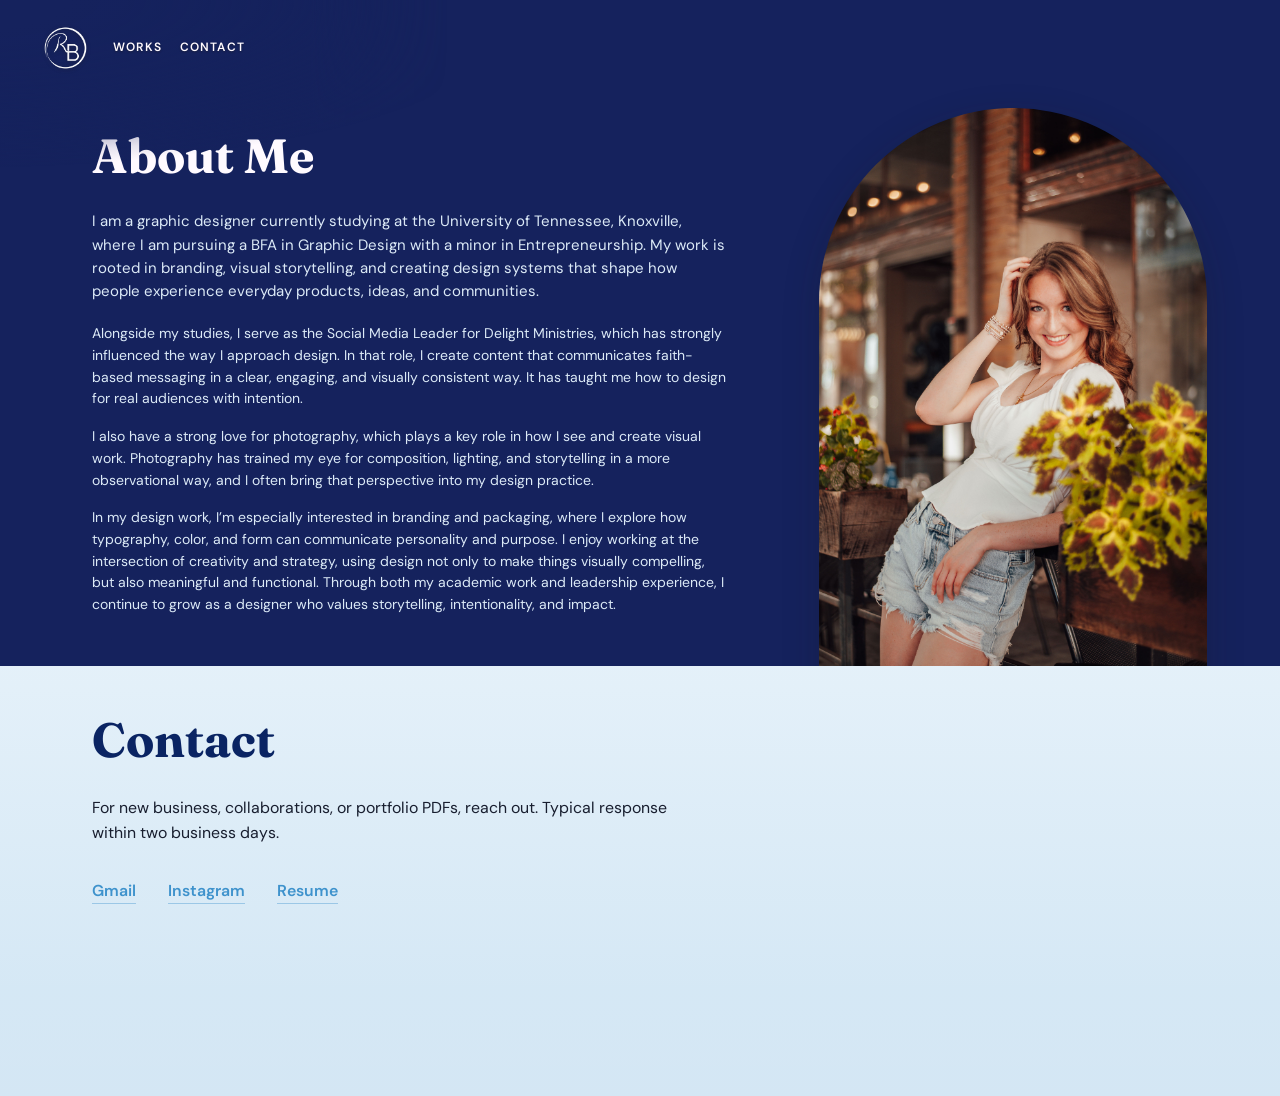
==== commit f3889128: "update" ====
--- a/about.html
+++ b/about.html
@@ -26,18 +26,34 @@
         </nav>
       </header>
       <div class="section-inner">
-        <h2 id="about-heading">About</h2>
+        <h2 id="about-heading">About Me</h2>
         <div class="about-layout">
           <div class="about-copy">
             <p class="lead">
-              I’m a graphic designer focused on identity systems, publications, and environmental
-              graphics. Work balances Swiss-influenced grids with warm, human details.
+              I am a graphic designer currently studying at the University of Tennessee, Knoxville, where I
+              am pursuing a BFA in Graphic Design with a minor in Entrepreneurship. My work is rooted in
+              branding, visual storytelling, and creating design systems that shape how people experience
+              everyday products, ideas, and communities.
             </p>
-            <ul>
-              <li>ArtCenter College of Design — BFA Graphic Design</li>
-              <li>Previously in-house at a cultural institution; now independent</li>
-              <li>Available for branding, books, exhibits, and campaign key art</li>
-            </ul>
+            <p>
+              Alongside my studies, I serve as the Social Media Leader for Delight Ministries, which has
+              strongly influenced the way I approach design. In that role, I create content that
+              communicates faith-based messaging in a clear, engaging, and visually consistent way. It has
+              taught me how to design for real audiences with intention.
+            </p>
+            <p>
+              I also have a strong love for photography, which plays a key role in how I see and create
+              visual work. Photography has trained my eye for composition, lighting, and storytelling in a
+              more observational way, and I often bring that perspective into my design practice.
+            </p>
+            <p>
+              In my design work, I&rsquo;m especially interested in branding and packaging, where I explore
+              how typography, color, and form can communicate personality and purpose. I enjoy working at
+              the intersection of creativity and strategy, using design not only to make things visually
+              compelling, but also meaningful and functional. Through both my academic work and leadership
+              experience, I continue to grow as a designer who values storytelling, intentionality, and
+              impact.
+            </p>
           </div>
           <figure class="about-designer-figure">
             <img
@@ -62,9 +78,9 @@
           within two business days.
         </p>
         <div class="contact-links">
-          <a href="mailto:hello@studionorth.example">hello@studionorth.example</a>
-          <a href="https://instagram.com" rel="noopener noreferrer">Instagram</a>
-          <a href="https://behance.net" rel="noopener noreferrer">Behance</a>
+          <a href="mailto:bridgesraegan3@gmail.com">Gmail</a>
+          <a href="https://www.instagram.com/raegan_r_bridges/" rel="noopener noreferrer">Instagram</a>
+          <a href="documents/resume.pdf">Resume</a>
         </div>
       </div>
     </section>
--- a/css/styles.css
+++ b/css/styles.css
@@ -35,19 +35,22 @@
   --nav-h: 2.65rem;
   /* Logo + Works + Contact: same viewport inset on every page */
   --site-inline-gutter-x: clamp(1.25rem, 4vw, 2.5rem);
-  /* Match sticky .site-inline-nav height so #works-strips / in-page anchors aren’t tucked under the row */
+  /* Sticky .site-inline-nav logo (shared height for scroll-padding + img rules) */
+  --site-inline-nav-logo-h: clamp(2.2rem, 5.25vw, 3rem);
+  --site-inline-nav-logo-max-w: 280px;
+  /* Match sticky .site-inline-nav height; #works-strips targets first strip (HHC top / parallelogram apex) */
   --site-inline-scroll-pad: max(
     4.25rem,
     calc(
       max(1.5rem, 0.85rem + env(safe-area-inset-top, 0px))
-      + clamp(1.28rem, 2.85vw, 1.58rem)
+      + var(--site-inline-nav-logo-h)
       + max(0.35rem, env(safe-area-inset-bottom, 0px))
       + 1rem
     )
   );
   --strip-angle: 8deg;
   --strip-tan: tan(var(--strip-angle));
-  --strip-h: 50vh;
+  --strip-h: clamp(11.5rem, 38vh, 44vh);
   --strip-offset: calc(100vw * var(--strip-tan));
   font-family: "DM Sans", system-ui, sans-serif;
 }
@@ -62,6 +65,7 @@
   scroll-behavior: smooth;
   scroll-padding-top: var(--site-inline-scroll-pad);
   overflow-x: hidden;
+  overflow-x: clip;
   max-width: 100%;
   background-color: color-mix(in srgb, var(--sky-pale) 64%, var(--sky-lighter) 36%);
   /* Avoid mobile browsers inflating type vs desktop devtools / local file preview */
@@ -72,6 +76,7 @@
 body {
   margin: 0;
   overflow-x: hidden;
+  overflow-x: clip;
   max-width: 100%;
   background-color: color-mix(
     in srgb,
@@ -284,9 +289,9 @@
 #works > .site-inline-nav .site-inline-nav__brand img,
 #about > .site-inline-nav .site-inline-nav__brand img {
   display: block;
-  height: clamp(1.28rem, 2.85vw, 1.58rem);
+  height: var(--site-inline-nav-logo-h);
   width: auto;
-  max-width: 140px;
+  max-width: var(--site-inline-nav-logo-max-w);
   object-fit: contain;
   filter: brightness(0) invert(1) drop-shadow(0 1px 2px color-mix(in srgb, var(--charcoal) 45%, transparent));
 }
@@ -309,12 +314,75 @@
   border-bottom-color: var(--pink-rose);
 }
 
+/* Fade wash behind sticky top nav — top-left corner only (logo + links stay readable) */
+body.home #works > .site-inline-nav::after {
+  content: "";
+  position: absolute;
+  /* Bleed into nav’s horizontal padding so the wash reaches the viewport / safe-area edge */
+  left: calc(-1 * max(env(safe-area-inset-left, 0px), var(--site-inline-gutter-x)));
+  right: auto;
+  top: 0;
+  width: calc(min(28rem, 92vw) + max(env(safe-area-inset-left, 0px), var(--site-inline-gutter-x)));
+  height: clamp(7.25rem, 22vw, 10.5rem);
+  pointer-events: none;
+  z-index: -1;
+  background: radial-gradient(
+    120% 100% at 0% 0%,
+    var(--works-strip-backdrop) 0%,
+    var(--works-strip-backdrop) 18%,
+    color-mix(in srgb, var(--works-strip-backdrop) 99%, transparent) 28%,
+    color-mix(in srgb, var(--works-strip-backdrop) 94%, transparent) 40%,
+    color-mix(in srgb, var(--works-strip-backdrop) 82%, transparent) 54%,
+    color-mix(in srgb, var(--works-strip-backdrop) 58%, transparent) 68%,
+    color-mix(in srgb, var(--works-strip-backdrop) 32%, transparent) 82%,
+    color-mix(in srgb, var(--works-strip-backdrop) 10%, transparent) 92%,
+    transparent 100%
+  );
+  /* Fade fully to clear on the right edge of the wash (into the strips / page) */
+  -webkit-mask-image: linear-gradient(90deg, #000 0%, #000 72%, transparent 100%);
+  mask-image: linear-gradient(90deg, #000 0%, #000 72%, transparent 100%);
+  -webkit-mask-size: 100% 100%;
+  mask-size: 100% 100%;
+  -webkit-mask-repeat: no-repeat;
+  mask-repeat: no-repeat;
+}
+
+body.page-about-contact #about > .site-inline-nav::after {
+  content: "";
+  position: absolute;
+  left: calc(-1 * max(env(safe-area-inset-left, 0px), var(--site-inline-gutter-x)));
+  right: auto;
+  top: 0;
+  width: calc(min(28rem, 92vw) + max(env(safe-area-inset-left, 0px), var(--site-inline-gutter-x)));
+  height: clamp(7.25rem, 22vw, 10.5rem);
+  pointer-events: none;
+  z-index: -1;
+  background: radial-gradient(
+    120% 100% at 0% 0%,
+    var(--about-bg) 0%,
+    var(--about-bg) 18%,
+    color-mix(in srgb, var(--about-bg) 99%, transparent) 28%,
+    color-mix(in srgb, var(--about-bg) 94%, transparent) 40%,
+    color-mix(in srgb, var(--about-bg) 82%, transparent) 54%,
+    color-mix(in srgb, var(--about-bg) 58%, transparent) 68%,
+    color-mix(in srgb, var(--about-bg) 32%, transparent) 82%,
+    color-mix(in srgb, var(--about-bg) 10%, transparent) 92%,
+    transparent 100%
+  );
+  -webkit-mask-image: linear-gradient(90deg, #000 0%, #000 72%, transparent 100%);
+  mask-image: linear-gradient(90deg, #000 0%, #000 72%, transparent 100%);
+  -webkit-mask-size: 100% 100%;
+  mask-size: 100% 100%;
+  -webkit-mask-repeat: no-repeat;
+  mask-repeat: no-repeat;
+}
+
 /* Light: project pages on body gradient */
 article.project-page > .site-inline-nav .site-inline-nav__brand img {
   display: block;
-  height: clamp(1.28rem, 2.85vw, 1.58rem);
+  height: var(--site-inline-nav-logo-h);
   width: auto;
-  max-width: 140px;
+  max-width: var(--site-inline-nav-logo-max-w);
   object-fit: contain;
 }
 
@@ -351,13 +419,18 @@
   overflow-x: clip;
 }
 
+/* Home: #works-strips = first work strip — scroll lands at strip top (same line as parallelogram top-right) */
+#works-strips {
+  scroll-margin-top: var(--site-inline-scroll-pad);
+}
+
 .work-strip {
   position: relative;
   z-index: 0;
   width: 100%;
   max-width: 100%;
   height: calc(var(--strip-h) + var(--strip-offset));
-  min-height: calc(280px + var(--strip-offset));
+  min-height: calc(240px + var(--strip-offset));
   /* Straight parallelogram; js/work-strip-wave.js upgrades to a subtle wave when supported. */
   clip-path: polygon(
     0 var(--strip-offset),
@@ -423,25 +496,53 @@
 }
 
 .work-strip--2 a {
-  background-image: url("../images/spreads/STRINGS.png");
+  background-image: url("../images/spreads/CT-01.png");
   background-size: 101% auto;
   background-position: center;
 }
 
-.work-strip--3 a {
-  background-image: url("../images/spreads/CR8DIG.png");
+.work-strip--2 a:hover,
+.work-strip--2 a:focus-visible {
+  background-image: url("../videos/Tomato.gif");
   background-size: 101% auto;
   background-position: center;
 }
 
-.work-strip--4 a {
-  background-image: url("../images/spreads/CHERRY.png");
+.work-strip--3 a {
+  background-image: url("../images/spreads/Delight-01.png");
   background-size: 101% auto;
   background-position: center;
 }
 
+.work-strip--3 a:hover,
+.work-strip--3 a:focus-visible {
+  background-image: url("../videos/Delight.gif");
+  background-size: 101% auto;
+  background-position: center;
+}
+
+.work-strip--4 a {
+  background-image: url("../images/spreads/Time-01.png");
+  background-size: 101% auto;
+  background-position: center;
+}
+
+.work-strip--4 a:hover,
+.work-strip--4 a:focus-visible {
+  background-image: url("../videos/Time.gif");
+  background-size: 101% auto;
+  background-position: center;
+}
+
 .work-strip--5 a {
-  background-image: url("../images/spreads/DELIGHT.png");
+  background-image: url("../images/spreads/CR8DIG-01.png");
+  background-size: 101% auto;
+  background-position: center;
+}
+
+.work-strip--5 a:hover,
+.work-strip--5 a:focus-visible {
+  background-image: url("../videos/CR8DIG.gif");
   background-size: 101% auto;
   background-position: center;
 }
@@ -534,31 +635,51 @@
   padding-bottom: 0;
 }
 
-#about h2 {
+body.page-about-contact #about .section-inner {
+  padding-top: clamp(1.25rem, 3.25vw, 2.5rem);
+}
+
+/* About page: tuck copy a hair left while respecting safe-area */
+body.page-about-contact #about .section-inner,
+body.page-about-contact #contact .section-inner {
+  padding-left: max(env(safe-area-inset-left, 0px), calc(var(--site-inline-gutter-x) - 0.75rem));
+}
+
+body.page-about-contact #contact .section-inner {
+  padding-top: clamp(0.85rem, 2.25vw, 1.75rem);
+}
+
+#about h2,
+#contact h2 {
   font-family: "Fraunces", Georgia, serif;
   font-size: clamp(2rem, 5vw, 3rem);
-  margin: 0 0 1.5rem;
+  margin: 0 0 1rem;
+}
+
+#about h2 {
   color: var(--text);
 }
 
 .about-layout {
-  position: relative;
-  min-height: clamp(24rem, 52vw, 38rem);
+  /* No position — portrait is positioned to #about .section-inner so bottom: 0 hits section bottom */
+  min-height: 0;
+  padding-bottom: clamp(3.35rem, 8.75vw, 7.25rem);
 }
 
 .about-copy {
   min-width: 0;
-  max-width: 48rem;
-  padding-right: min(26rem, 44vw);
-  padding-bottom: clamp(2rem, 5vw, 4rem);
+  max-width: min(70rem, 100%);
+  padding-right: min(28rem, 45.35vw);
+  padding-bottom: clamp(1rem, 2.5vw, 2rem);
 }
 
 .about-designer-figure {
   margin: 0;
   position: absolute;
-  right: clamp(1.25rem, 4vw, 2.5rem);
-  bottom: 0;
-  width: min(22rem, 42vw);
+  right: max(0.55rem, env(safe-area-inset-right, 0px));
+  /* Lift above section-inner bottom — larger bottom = higher on screen */
+  bottom: clamp(2.25rem, 5.5vw, 4.5rem);
+  width: min(24.25rem, 46vw);
   max-width: 100%;
   /* Circular arch top */
   border-radius: 9999px 9999px 10px 10px;
@@ -573,11 +694,21 @@
   margin: 0;
 }
 
-#about .lead {
-  font-size: 1.15rem;
+#about .about-copy p {
   color: var(--text-muted);
-  max-width: 40rem;
-  margin: 0 0 1.5rem;
+  max-width: none;
+  margin: 0 0 1rem;
+  line-height: 1.55;
+  font-size: clamp(0.8125rem, 0.76rem + 0.22vw, 0.875rem);
+}
+
+#about .about-copy p.lead {
+  font-size: clamp(0.875rem, 0.8rem + 0.35vw, 0.9375rem);
+  margin-bottom: 1.25rem;
+}
+
+#about .about-copy p:last-of-type {
+  margin-bottom: 0;
 }
 
 #about ul {
@@ -602,8 +733,11 @@
     position: relative;
     right: auto;
     bottom: auto;
-    width: min(15rem, 62vw);
-    margin-top: 1rem;
+    width: min(17rem, 68vw);
+    margin-top: 0.75rem;
+    margin-left: auto;
+    margin-right: clamp(-0.35rem, -1vw, 0);
+    transform: translate(0.65rem, -0.85rem);
   }
 }
 
@@ -628,18 +762,28 @@
 /* ——— Contact ——— */
 #contact {
   padding-bottom: clamp(4rem, 12vw, 8rem);
-  background: linear-gradient(
+  /* Solid base so negative margin overlap hides #about navy (gradient used to start transparent). */
+  background-color: color-mix(
+    in srgb,
+    color-mix(in srgb, var(--sky-pale) 68%, var(--sky-lighter) 32%) 78%,
+    var(--sky-mist) 22%
+  );
+  background-image: linear-gradient(
     180deg,
-    transparent 0%,
+    color-mix(in srgb, var(--sky-pale) 55%, var(--sky-mist) 45%) 0%,
     color-mix(in srgb, var(--pink-mist) 7%, transparent) 75%,
     color-mix(in srgb, var(--pink-pale) 5%, transparent) 100%
   );
 }
 
+body.page-about-contact #contact {
+  margin-top: clamp(-5.85rem, -12vw, -3.85rem);
+  padding-top: clamp(0.15rem, 0.85vw, 0.5rem);
+  position: relative;
+  z-index: 1;
+}
+
 #contact h2 {
-  font-family: "Fraunces", Georgia, serif;
-  font-size: clamp(2rem, 5vw, 3rem);
-  margin: 0 0 1rem;
   color: var(--navy);
 }
 
@@ -743,8 +887,8 @@
 
 .project-page--split {
   max-width: min(96vw, 84rem);
-  /* Slightly narrower text rail on the five split work pages → more room for media */
-  --delight-text-panel-w: min(22rem, 35vw);
+  /* Fixed text rail width (desktop) — padding-right matches so media column clears the panel */
+  --delight-text-panel-w: min(26rem, 39vw);
 }
 
 .project-split {
@@ -765,6 +909,7 @@
     padding-top: 0;
     padding-bottom: 4rem;
     box-sizing: border-box;
+    overflow-x: clip;
   }
 
   .project-split {
@@ -797,6 +942,25 @@
     padding-bottom: max(2rem, env(safe-area-inset-bottom, 0px));
     box-shadow: -12px 0 40px color-mix(in srgb, var(--navy) 22%, transparent);
   }
+
+  /* Split text rail: flex column so meta tags pin to bottom like a footer */
+  .project-split__text:has(.project-meta--split-rail-footer) {
+    display: flex;
+    flex-direction: column;
+  }
+
+  .project-split__text:has(.project-meta--split-rail-footer) .project-split__rail-body {
+    flex: 1 1 auto;
+    min-height: 0;
+    min-width: 0;
+    overflow-x: hidden;
+    overflow-y: auto;
+  }
+}
+
+/* Split rail: title block stays put; only body copy scrolls inside .project-split__rail-body */
+.project-split__text:has(.project-meta--split-rail-footer) > .project-page__intro {
+  flex-shrink: 0;
 }
 
 .project-split__images {
@@ -826,6 +990,21 @@
   .project-split__images {
     order: 1;
   }
+
+  /* Split text card: stretch so meta tags sit on a visual footer row */
+  .project-split__text:has(.project-meta--split-rail-footer) {
+    display: flex;
+    flex-direction: column;
+    min-height: min(58vh, 34rem);
+  }
+
+  .project-split__text:has(.project-meta--split-rail-footer) .project-split__rail-body {
+    flex: 1 1 auto;
+    min-height: 0;
+    min-width: 0;
+    overflow-x: hidden;
+    overflow-y: auto;
+  }
 }
 
 .project-split__text h1 {
@@ -882,6 +1061,7 @@
 
 .project-split__text .project-page__intro {
   margin-bottom: 0;
+  overflow-x: hidden;
 }
 
 .project-split__text .project-split__body-text {
@@ -889,8 +1069,57 @@
   text-align: left;
 }
 
+/* Delight + Tomato + Cr8Dig + Strings + HHC campaign copy — smaller than default .project-page .body-text */
+.project-split__text .project-split__body-text--delight,
+.project-split__text .project-split__body-text--tomato,
+.project-split__text .project-split__body-text--cr8dig,
+.project-split__text .project-split__body-text--strings,
+.project-split__text .project-split__body-text--hhc {
+  font-size: clamp(0.78rem, 0.72rem + 0.35vw, 0.88rem);
+  line-height: 1.55;
+  color: color-mix(in srgb, var(--charcoal) 72%, var(--navy) 28%);
+}
+
+.project-split__text .project-split__body-text--delight p,
+.project-split__text .project-split__body-text--tomato p,
+.project-split__text .project-split__body-text--cr8dig p,
+.project-split__text .project-split__body-text--strings p,
+.project-split__text .project-split__body-text--hhc p {
+  margin: 0 0 1rem;
+}
+
 .project-split__text .project-split__body-text p:last-child {
   margin-bottom: 0;
+}
+
+/* Cr8Dig rail: tighter vertical rhythm so copy + wordmark + meta fit without inner scroll */
+@media (min-width: 56rem) {
+  .project-page--cr8dig.project-page--split .project-split__text {
+    padding-top: clamp(0.25rem, 0.9vw, 0.55rem);
+    padding-bottom: max(1.25rem, env(safe-area-inset-bottom, 0px));
+  }
+}
+
+.project-page--cr8dig.project-page--split .project-split__text #cr8dig-heading.project-split__wordmark {
+  margin: -0.35rem 0 0.45rem;
+}
+
+.project-page--cr8dig.project-page--split .project-split__text .project-split__body-text--cr8dig {
+  margin-top: 0.35rem;
+}
+
+.project-page--cr8dig.project-page--split .project-split__text .project-split__body-text--cr8dig p {
+  margin: 0 0 0.65rem;
+}
+
+.project-page--cr8dig.project-page--split .project-split__text .project-meta.project-meta--split-rail-footer {
+  padding-top: clamp(0.45rem, 1.2vw, 1rem);
+}
+
+@media (max-width: 55.99rem) {
+  .project-page--cr8dig.project-page--split .project-split__text .project-split__body-text--cr8dig {
+    margin-top: 0.25rem;
+  }
 }
 
 .project-page__intro {
@@ -1148,7 +1377,7 @@
 }
 
 /*
- * Delight: 12-col grid — row 1 Table-B (7) + Pins (5) ≈ 1.16:0.84; row 2 last three, equal thirds.
+ * Delight: 12-col grid — row 1 Table-B (7) + Pins (5) ≈ 1.16:0.84; row 2 Stickers gif + three photos, equal quarters.
  */
 #delight-gallery.project-gallery {
   grid-template-columns: repeat(12, minmax(0, 1fr));
@@ -1195,11 +1424,12 @@
   object-position: center;
 }
 
-/* Last three: one row, equal width, normal gallery scale */
+/* Row 2: four equal columns (stickers gif + three photos) */
 #delight-gallery .project-gallery__item:nth-child(3),
 #delight-gallery .project-gallery__item:nth-child(4),
-#delight-gallery .project-gallery__item:nth-child(5) {
-  grid-column: span 4;
+#delight-gallery .project-gallery__item:nth-child(5),
+#delight-gallery .project-gallery__item:nth-child(6) {
+  grid-column: span 3;
   display: flex;
   align-items: center;
   justify-content: center;
@@ -1209,7 +1439,8 @@
 
 #delight-gallery .project-gallery__item:nth-child(3) img,
 #delight-gallery .project-gallery__item:nth-child(4) img,
-#delight-gallery .project-gallery__item:nth-child(5) img {
+#delight-gallery .project-gallery__item:nth-child(5) img,
+#delight-gallery .project-gallery__item:nth-child(6) img {
   width: 100%;
   max-width: 100%;
   height: auto;
@@ -1232,7 +1463,8 @@
   #delight-gallery .project-gallery__item:nth-child(2),
   #delight-gallery .project-gallery__item:nth-child(3),
   #delight-gallery .project-gallery__item:nth-child(4),
-  #delight-gallery .project-gallery__item:nth-child(5) {
+  #delight-gallery .project-gallery__item:nth-child(5),
+  #delight-gallery .project-gallery__item:nth-child(6) {
     grid-column: 1 / -1;
   }
 
@@ -1601,6 +1833,9 @@
 .project-page--split .project-split__images {
   margin-inline: auto;
   width: 100%;
+  max-width: 100%;
+  min-width: 0;
+  overflow-x: clip;
 }
 
 .project-page--split .project-back {
@@ -1616,6 +1851,19 @@
   margin-bottom: 1.25rem;
 }
 
+/* Split rail: meta tags anchored at bottom of text column, smaller */
+.project-split__text .project-meta.project-meta--split-rail-footer {
+  flex-shrink: 0;
+  font-size: clamp(0.56rem, 0.5rem + 0.4vw, 0.68rem);
+  line-height: 1.45;
+  margin-top: auto;
+  margin-bottom: 0;
+  padding-top: clamp(1rem, 2.5vw, 1.75rem);
+  text-align: center;
+  letter-spacing: 0.03em;
+  max-width: 100%;
+}
+
 .project-page--split .project-gallery__hint {
   font-size: 0.8rem;
   margin-top: 0.65rem;
@@ -1637,6 +1885,38 @@
   object-position: center top;
 }
 
+/* Delight wordmark — larger title in the text rail */
+.project-page--split .project-split__text #delight-heading.project-split__wordmark .project-split__wordmark-img {
+  max-width: 100%;
+  width: 100%;
+  transform: scale(1.14);
+  transform-origin: center top;
+}
+
+/* Tomato wordmark — a touch smaller than Delight */
+.project-page--split .project-split__text #tomato-heading.project-split__wordmark .project-split__wordmark-img {
+  max-width: 100%;
+  width: 100%;
+  transform: scale(1.125);
+  transform-origin: center top;
+}
+
+/* Cr8Dig wordmark — slightly larger than default rail wordmark */
+.project-page--split .project-split__text #cr8dig-heading.project-split__wordmark .project-split__wordmark-img {
+  max-width: 100%;
+  width: 100%;
+  transform: scale(1.1);
+  transform-origin: center top;
+}
+
+@media (prefers-reduced-motion: reduce) {
+  .project-page--split .project-split__text #delight-heading.project-split__wordmark .project-split__wordmark-img,
+  .project-page--split .project-split__text #tomato-heading.project-split__wordmark .project-split__wordmark-img,
+  .project-page--split .project-split__text #cr8dig-heading.project-split__wordmark .project-split__wordmark-img {
+    transform: none;
+  }
+}
+
 .project-page--split .project-split {
   gap: clamp(1rem, 2.75vw, 1.85rem);
 }
@@ -1644,7 +1924,8 @@
 @media (min-width: 56rem) {
   .project-page.project-page--split .project-split__images {
     max-width: 56rem;
-    margin-inline: auto;
+    margin-left: 0;
+    margin-right: auto;
   }
 }
 
@@ -1719,7 +2000,8 @@
 
 .project-page--split #delight-gallery .project-gallery__item:nth-child(3) img,
 .project-page--split #delight-gallery .project-gallery__item:nth-child(4) img,
-.project-page--split #delight-gallery .project-gallery__item:nth-child(5) img {
+.project-page--split #delight-gallery .project-gallery__item:nth-child(5) img,
+.project-page--split #delight-gallery .project-gallery__item:nth-child(6) img {
   max-height: min(48vh, 470px);
 }
 
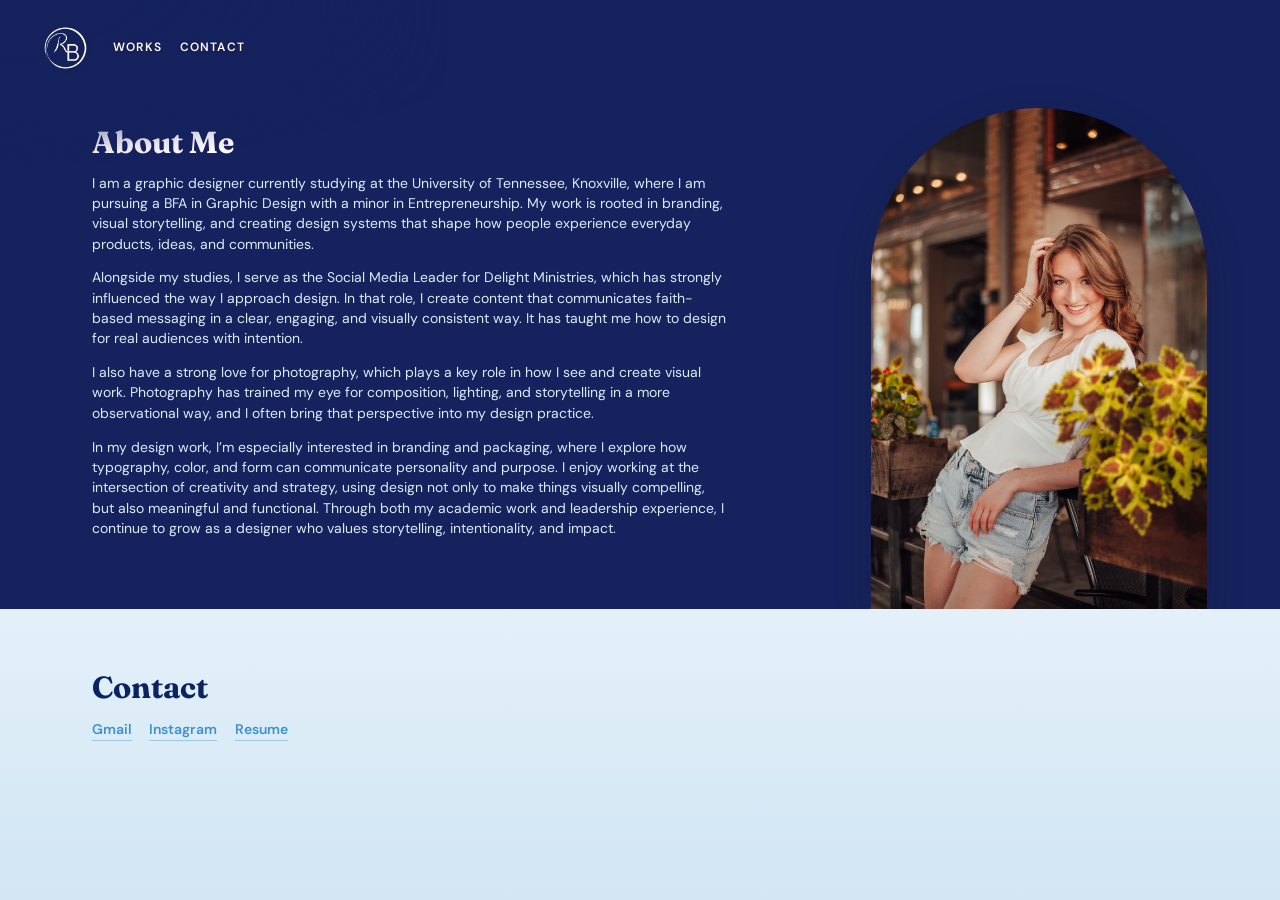
==== commit 32b50768: "yess" ====
--- a/about.html
+++ b/about.html
@@ -73,10 +73,6 @@
     <section id="contact" aria-labelledby="contact-heading">
       <div class="section-inner">
         <h2 id="contact-heading">Contact</h2>
-        <p>
-          For new business, collaborations, or portfolio PDFs, reach out. Typical response
-          within two business days.
-        </p>
         <div class="contact-links">
           <a href="mailto:bridgesraegan3@gmail.com">Gmail</a>
           <a href="https://www.instagram.com/raegan_r_bridges/" rel="noopener noreferrer">Instagram</a>
--- a/css/styles.css
+++ b/css/styles.css
@@ -50,7 +50,7 @@
   );
   --strip-angle: 8deg;
   --strip-tan: tan(var(--strip-angle));
-  --strip-h: clamp(11.5rem, 38vh, 44vh);
+  --strip-h: 50vh;
   --strip-offset: calc(100vw * var(--strip-tan));
   font-family: "DM Sans", system-ui, sans-serif;
 }
@@ -400,9 +400,19 @@
   border-bottom-color: var(--pink-rose);
 }
 
+/* About + Contact: column layout so #contact fills to the bottom of the viewport */
+body.page-about-contact {
+  min-height: 100vh;
+  min-height: 100dvh;
+  display: flex;
+  flex-direction: column;
+}
+
 /* About + Contact: inline nav sits inside #about (no extra top pad for removed fixed bar) */
 body.page-about-contact #about {
+  flex: 0 0 auto;
   padding-top: 0;
+  padding-bottom: clamp(0.75rem, 1.65vw, 1.25rem);
 }
 
 /*
@@ -430,7 +440,7 @@
   width: 100%;
   max-width: 100%;
   height: calc(var(--strip-h) + var(--strip-offset));
-  min-height: calc(240px + var(--strip-offset));
+  min-height: calc(280px + var(--strip-offset));
   /* Straight parallelogram; js/work-strip-wave.js upgrades to a subtle wave when supported. */
   clip-path: polygon(
     0 var(--strip-offset),
@@ -639,14 +649,28 @@
   padding-top: clamp(1.25rem, 3.25vw, 2.5rem);
 }
 
-/* About page: tuck copy a hair left while respecting safe-area */
-body.page-about-contact #about .section-inner,
+/* About page: About copy horizontal inset */
+body.page-about-contact #about .section-inner {
+  padding-left: max(env(safe-area-inset-left, 0px), calc(var(--site-inline-gutter-x) - 0.75rem));
+  padding-right: max(env(safe-area-inset-right, 0px), var(--site-inline-gutter-x));
+}
+
 body.page-about-contact #contact .section-inner {
+  margin-left: max(0px, calc((100% - min(72rem, 100%)) * 0.499));
+  margin-right: auto;
+  padding-top: clamp(1.05rem, 2.35vw, 1.75rem);
+  padding-bottom: clamp(0.65rem, 1.75vw, 1.35rem);
   padding-left: max(env(safe-area-inset-left, 0px), calc(var(--site-inline-gutter-x) - 0.75rem));
-}
-
-body.page-about-contact #contact .section-inner {
-  padding-top: clamp(0.85rem, 2.25vw, 1.75rem);
+  padding-right: max(env(safe-area-inset-right, 0px), var(--site-inline-gutter-x));
+  flex: 0 0 auto;
+  align-self: stretch;
+  text-align: left;
+}
+
+/* Same typographic measure as .about-copy for Contact heading + links */
+body.page-about-contact #contact .section-inner > #contact-heading,
+body.page-about-contact #contact .section-inner > .contact-links {
+  max-width: min(70rem, 100%);
 }
 
 #about h2,
@@ -654,6 +678,12 @@
   font-family: "Fraunces", Georgia, serif;
   font-size: clamp(2rem, 5vw, 3rem);
   margin: 0 0 1rem;
+}
+
+body.page-about-contact #about h2,
+body.page-about-contact #contact h2 {
+  font-size: clamp(1.35rem, 3.25vw, 1.9rem);
+  margin: 0 0 0.4rem;
 }
 
 #about h2 {
@@ -679,7 +709,7 @@
   right: max(0.55rem, env(safe-area-inset-right, 0px));
   /* Lift above section-inner bottom — larger bottom = higher on screen */
   bottom: clamp(2.25rem, 5.5vw, 4.5rem);
-  width: min(24.25rem, 46vw);
+  width: min(21rem, 40vw);
   max-width: 100%;
   /* Circular arch top */
   border-radius: 9999px 9999px 10px 10px;
@@ -707,8 +737,25 @@
   margin-bottom: 1.25rem;
 }
 
-#about .about-copy p:last-of-type {
+/* About page: About Me + Contact share one type scale */
+body.page-about-contact #about .about-copy p,
+body.page-about-contact #about .about-copy p.lead,
+body.page-about-contact #contact p {
+  font-size: clamp(0.78rem, 0.72rem + 0.22vw, 0.875rem);
+  line-height: 1.45;
+  margin: 0 0 0.85rem;
+}
+
+body.page-about-contact #contact p {
+  max-width: min(28rem, 100%);
+}
+
+body.page-about-contact #about .about-copy p:last-of-type {
   margin-bottom: 0;
+}
+
+body.page-about-contact #contact .contact-links a {
+  font-size: clamp(0.78rem, 0.72rem + 0.22vw, 0.875rem);
 }
 
 #about ul {
@@ -733,7 +780,7 @@
     position: relative;
     right: auto;
     bottom: auto;
-    width: min(17rem, 68vw);
+    width: min(15.25rem, 62vw);
     margin-top: 0.75rem;
     margin-left: auto;
     margin-right: clamp(-0.35rem, -1vw, 0);
@@ -778,9 +825,15 @@
 
 body.page-about-contact #contact {
   margin-top: clamp(-5.85rem, -12vw, -3.85rem);
-  padding-top: clamp(0.15rem, 0.85vw, 0.5rem);
+  padding-top: clamp(0.95rem, 2.35vw, 1.65rem);
+  padding-bottom: max(clamp(1.75rem, 5vw, 3.5rem), env(safe-area-inset-bottom, 0px));
   position: relative;
   z-index: 1;
+  flex: 1 1 auto;
+  display: flex;
+  flex-direction: column;
+  justify-content: flex-start;
+  align-items: stretch;
 }
 
 #contact h2 {
@@ -791,6 +844,11 @@
   color: color-mix(in srgb, var(--charcoal) 70%, var(--navy) 30%);
   max-width: 36rem;
   margin: 0 0 2rem;
+}
+
+body.page-about-contact #contact .contact-links {
+  gap: 0.5rem 1.1rem;
+  justify-content: flex-start;
 }
 
 .contact-links {
@@ -1025,9 +1083,19 @@
   text-align: center;
 }
 
+/* HHC wordmark — hairline space above title (shared wordmark margin is slightly negative) */
+.project-page--split .project-split__text #hhc-heading.project-split__wordmark {
+  margin-top: 0.15rem;
+}
+
 /* HHC + Tomato: slight extra padding above the wordmark panel (set on <body>) */
 body.project-wordmark-head-space .project-split__text {
   padding-top: clamp(0.7rem, 1.9vw, 1.2rem);
+}
+
+/* Strings (Time wordmark): a touch less space above the title than other wordmark pages */
+body.project-wordmark-head-space .project-split__text:has(#strings-heading) {
+  padding-top: clamp(0.35rem, 0.95vw, 0.65rem);
 }
 
 .project-split__text .project-split__wordmark-img {
@@ -1069,14 +1137,18 @@
   text-align: left;
 }
 
-/* Delight + Tomato + Cr8Dig + Strings + HHC campaign copy — smaller than default .project-page .body-text */
+.project-split__text .project-split__body-text--strings {
+  margin-top: 0.55rem;
+}
+
+/* Delight + Tomato + Cr8Dig + Strings + HHC campaign copy — compact rail type */
 .project-split__text .project-split__body-text--delight,
 .project-split__text .project-split__body-text--tomato,
 .project-split__text .project-split__body-text--cr8dig,
 .project-split__text .project-split__body-text--strings,
 .project-split__text .project-split__body-text--hhc {
-  font-size: clamp(0.78rem, 0.72rem + 0.35vw, 0.88rem);
-  line-height: 1.55;
+  font-size: clamp(0.7rem, 0.64rem + 0.28vw, 0.78rem);
+  line-height: 1.5;
   color: color-mix(in srgb, var(--charcoal) 72%, var(--navy) 28%);
 }
 
@@ -1085,7 +1157,7 @@
 .project-split__text .project-split__body-text--cr8dig p,
 .project-split__text .project-split__body-text--strings p,
 .project-split__text .project-split__body-text--hhc p {
-  margin: 0 0 1rem;
+  margin: 0 0 0.85rem;
 }
 
 .project-split__text .project-split__body-text p:last-child {
@@ -1127,7 +1199,7 @@
 }
 
 .project-site-embed {
-  margin-top: clamp(1.25rem, 3vw, 2rem);
+  margin-top: clamp(3rem, 5.5vw, 4.5rem);
   border-radius: 8px;
   overflow: hidden;
   border: 1px solid color-mix(in srgb, var(--sky-lighter) 40%, transparent);
@@ -1346,14 +1418,15 @@
   }
 }
 
-/* Tomato: dark green stage — flex centers the spread (absolute + scale looked off-axis). */
+/* Tomato: transparent box — GIF contained inside hero bounds */
 #tomato-gallery .project-gallery__item--hero {
   display: flex;
   align-items: center;
   justify-content: center;
   overflow: hidden;
-  background: #0f2918;
-  height: min(68vh, 800px);
+  background: transparent;
+  border-radius: 6px;
+  height: min(calc(100svh - 2rem), 2800px);
 }
 
 #tomato-gallery .project-gallery__item--hero img {
@@ -1366,22 +1439,23 @@
   object-fit: contain;
   object-position: center;
   box-shadow: none;
-  transform: scale(1.46);
+  transform: translateY(-2.75rem) scale(1.28);
   transform-origin: center center;
 }
 
 @media (max-width: 51.99rem) {
   #tomato-gallery .project-gallery__item--hero {
-    height: min(60vh, 700px);
+    height: min(calc(100svh - 3rem), 2200px);
   }
 }
 
 /*
- * Delight: 12-col grid — row 1 Table-B (7) + Pins (5) ≈ 1.16:0.84; row 2 Stickers gif + three photos, equal quarters.
+ * Delight: 12-col grid — row 1 Table-B (7) + Pins (5); row 2 three equal tiles (Stickers + two photos), same cell size.
  */
 #delight-gallery.project-gallery {
   grid-template-columns: repeat(12, minmax(0, 1fr));
   align-items: stretch;
+  margin-top: clamp(1rem, 2.4vw, 1.75rem);
 }
 
 @media (min-width: 52rem) {
@@ -1416,6 +1490,7 @@
   object-fit: contain;
   object-position: center;
   flex-shrink: 0;
+  border-radius: 6px;
 }
 
 #delight-gallery .project-gallery__item:nth-child(1) img {
@@ -1424,34 +1499,55 @@
   object-position: center;
 }
 
-/* Row 2: four equal columns (stickers gif + three photos) */
+/* Row 2: three equal columns — equal height cards; media fills frame (cover) */
 #delight-gallery .project-gallery__item:nth-child(3),
 #delight-gallery .project-gallery__item:nth-child(4),
-#delight-gallery .project-gallery__item:nth-child(5),
-#delight-gallery .project-gallery__item:nth-child(6) {
-  grid-column: span 3;
+#delight-gallery .project-gallery__item:nth-child(5) {
+  grid-column: span 4;
   display: flex;
+  align-items: stretch;
+  justify-content: stretch;
+  min-height: 0;
+  width: 100%;
+  height: clamp(13rem, 36vw, 24rem);
+  border-radius: 12px;
+  overflow: hidden;
+  background: color-mix(in srgb, #fff 90%, var(--sky-pale));
+  box-shadow: 0 0 0 1px color-mix(in srgb, var(--sky-lighter) 32%, transparent);
+}
+
+#delight-gallery .project-gallery__item:nth-child(3) img,
+#delight-gallery .project-gallery__item:nth-child(4) img,
+#delight-gallery .project-gallery__item:nth-child(5) img {
+  align-self: stretch;
+  width: 100%;
+  height: 100%;
+  min-height: 0;
+  object-fit: cover;
+  object-position: center;
+  border-radius: 0;
+  flex-shrink: 0;
+}
+
+/* Stickers (row 2, first tile): inset gif slightly; no card fill */
+#delight-gallery .project-gallery__item:nth-child(3) {
+  background: transparent;
+  box-shadow: none;
   align-items: center;
   justify-content: center;
-  min-height: 0;
-  background: transparent;
-}
-
-#delight-gallery .project-gallery__item:nth-child(3) img,
-#delight-gallery .project-gallery__item:nth-child(4) img,
-#delight-gallery .project-gallery__item:nth-child(5) img,
-#delight-gallery .project-gallery__item:nth-child(6) img {
-  width: 100%;
+}
+
+#delight-gallery .project-gallery__item:nth-child(3) img {
+  width: 100%;
+  height: 100%;
   max-width: 100%;
-  height: auto;
-  max-height: min(52vh, 520px);
+  max-height: 100%;
   object-fit: contain;
   object-position: center;
+  align-self: center;
   flex-shrink: 0;
-}
-
-#delight-gallery .project-gallery__item img {
-  border-radius: 6px;
+  transform: scale(1.1);
+  transform-origin: center center;
 }
 
 @media (max-width: 36rem) {
@@ -1463,14 +1559,47 @@
   #delight-gallery .project-gallery__item:nth-child(2),
   #delight-gallery .project-gallery__item:nth-child(3),
   #delight-gallery .project-gallery__item:nth-child(4),
-  #delight-gallery .project-gallery__item:nth-child(5),
-  #delight-gallery .project-gallery__item:nth-child(6) {
+  #delight-gallery .project-gallery__item:nth-child(5) {
     grid-column: 1 / -1;
   }
 
   #delight-gallery .project-gallery__item:nth-child(1) img {
     width: 100%;
     max-width: 100%;
+  }
+
+  #delight-gallery .project-gallery__item:nth-child(3),
+  #delight-gallery .project-gallery__item:nth-child(4),
+  #delight-gallery .project-gallery__item:nth-child(5) {
+    height: min(78vw, 22rem);
+    min-height: min(78vw, 22rem);
+  }
+
+  #delight-gallery .project-gallery__item:nth-child(3) img,
+  #delight-gallery .project-gallery__item:nth-child(4) img,
+  #delight-gallery .project-gallery__item:nth-child(5) img {
+    width: 100%;
+    height: 100%;
+    object-fit: cover;
+    object-position: center;
+    max-height: none;
+  }
+
+  #delight-gallery .project-gallery__item:nth-child(3) {
+    background: transparent;
+    box-shadow: none;
+    align-items: center;
+    justify-content: center;
+  }
+
+  #delight-gallery .project-gallery__item:nth-child(3) img {
+    width: 100%;
+    height: 100%;
+    max-width: 100%;
+    max-height: 100%;
+    object-fit: contain;
+    transform: scale(1.1);
+    transform-origin: center center;
   }
 }
 
@@ -1482,6 +1611,7 @@
   width: 100%;
   max-width: min(56rem, 100%);
   margin-inline: auto;
+  margin-top: clamp(1.35rem, 3.2vw, 2.5rem);
   /* Space between lead + 2×2 and between the four tiles (row + column) */
   gap: clamp(0.45rem, 1.15vw, 0.8rem);
 }
@@ -1841,7 +1971,7 @@
 .project-page--split .project-back {
   font-size: 0.75rem;
   /* First row on these pages (no sticky site nav) — clear the top / notch */
-  margin-top: max(1.35rem, calc(0.75rem + env(safe-area-inset-top, 0px)));
+  margin-top: max(1.725rem, calc(1.125rem + env(safe-area-inset-top, 0px)));
   margin-bottom: 1.25rem;
 }
 
@@ -1909,10 +2039,24 @@
   transform-origin: center top;
 }
 
+/* Strings wordmark (Time) — title in the rail; tighter vertical rhythm + crop */
+.project-page--split .project-split__text #strings-heading.project-split__wordmark {
+  margin: -0.45rem 0 0.35rem;
+}
+
+.project-page--split .project-split__text #strings-heading.project-split__wordmark .project-split__wordmark-img {
+  max-width: 100%;
+  width: 100%;
+  transform: scale(1.06);
+  transform-origin: center top;
+  clip-path: inset(8.5% 0 8.5% 0);
+}
+
 @media (prefers-reduced-motion: reduce) {
   .project-page--split .project-split__text #delight-heading.project-split__wordmark .project-split__wordmark-img,
   .project-page--split .project-split__text #tomato-heading.project-split__wordmark .project-split__wordmark-img,
-  .project-page--split .project-split__text #cr8dig-heading.project-split__wordmark .project-split__wordmark-img {
+  .project-page--split .project-split__text #cr8dig-heading.project-split__wordmark .project-split__wordmark-img,
+  .project-page--split .project-split__text #strings-heading.project-split__wordmark .project-split__wordmark-img {
     transform: none;
   }
 }
@@ -1922,10 +2066,26 @@
 }
 
 @media (min-width: 56rem) {
+  /* Split work pages: media column centered in the blue area, nudged left (same as Delight) */
   .project-page.project-page--split .project-split__images {
-    max-width: 56rem;
-    margin-left: 0;
-    margin-right: auto;
+    max-width: 58rem;
+    margin-inline: auto;
+    transform: translateX(-1.75rem);
+  }
+
+  /* Delight: slightly wider grid than the shared split column cap */
+  .project-page.project-page--split .project-split__images:has(#delight-gallery) {
+    max-width: 53rem;
+  }
+
+  /* Tomato: wider media column so the hero box can grow horizontally */
+  .project-page.project-page--split .project-split__images:has(#tomato-gallery) {
+    max-width: 68rem;
+  }
+
+  /* HHC: slightly narrower grid than the shared split column cap */
+  .project-page.project-page--split .project-split__images:has(#hhc-gallery) {
+    max-width: 46rem;
   }
 }
 
@@ -1985,24 +2145,13 @@
 }
 
 .project-page--split #tomato-gallery .project-gallery__item--hero {
-  height: min(62vh, 740px);
-}
-
-.project-page--split #tomato-gallery .project-gallery__item--hero img {
-  transform: scale(1.36);
+  height: min(calc(100svh - 2rem), 2600px);
 }
 
 @media (max-width: 51.99rem) {
   .project-page--split #tomato-gallery .project-gallery__item--hero {
-    height: min(54vh, 640px);
-  }
-}
-
-.project-page--split #delight-gallery .project-gallery__item:nth-child(3) img,
-.project-page--split #delight-gallery .project-gallery__item:nth-child(4) img,
-.project-page--split #delight-gallery .project-gallery__item:nth-child(5) img,
-.project-page--split #delight-gallery .project-gallery__item:nth-child(6) img {
-  max-height: min(48vh, 470px);
+    height: min(calc(100svh - 3rem), 2100px);
+  }
 }
 
 .project-page--split .project-site-embed__frame {
